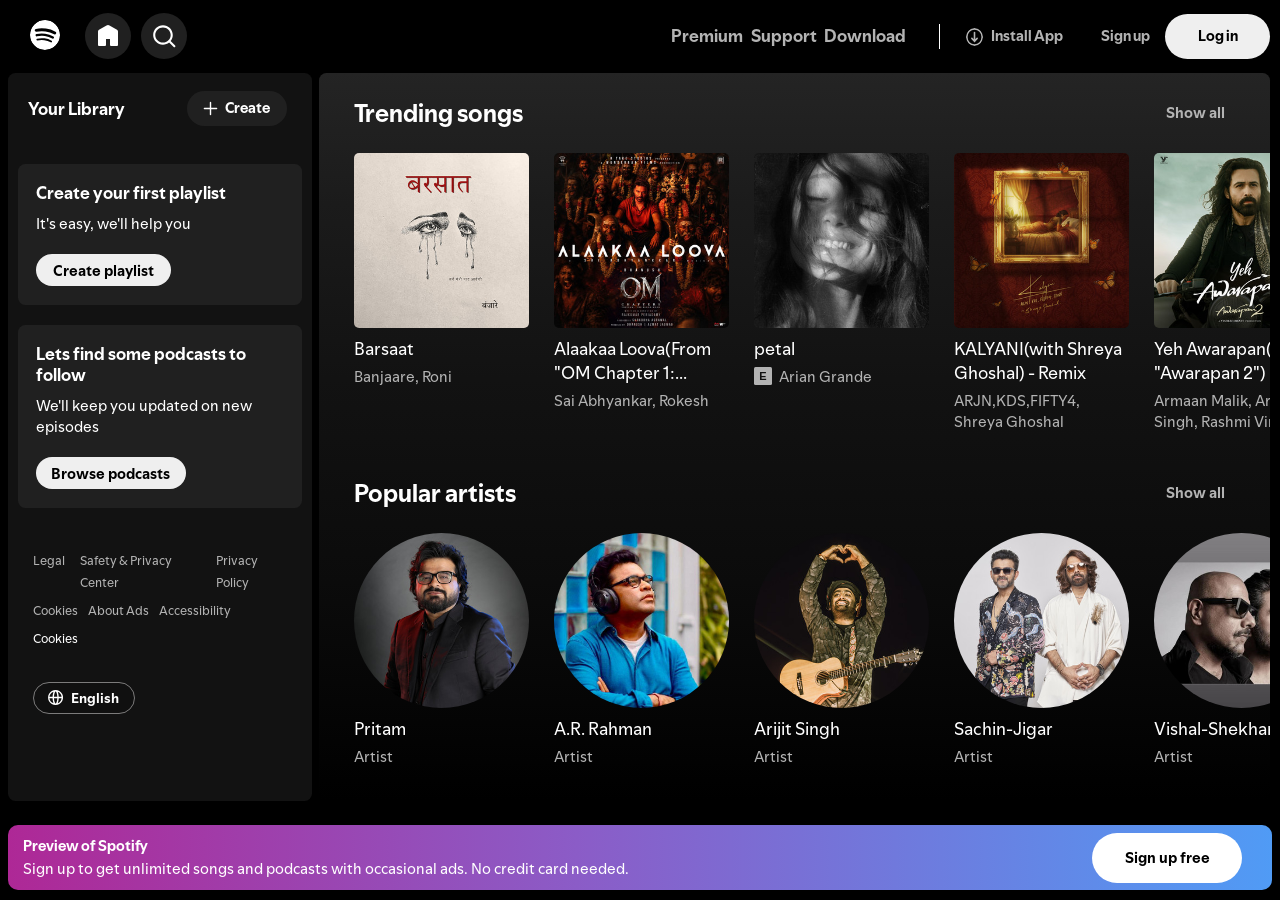
==== index.html @ 4b98adac "Initial Commit" ====
<!DOCTYPE html>
<html lang="en">

<head>
     <meta charset="UTF-8">
     <meta name="viewport" content="width=device-width, initial-scale=1.0">
     <link rel="stylesheet" href="style.css">
     <link rel="shortcut icon" href="./assets/images/favicon.png" type="image/png">
     <title>Spotify-(Clone)-Web Player: Music for everyone</title>
</head>

<body>
     <div class="container">
          <div class="nav">
               <img src="./assets/images/logo.svg" alt="Spotify" class="logo">
               <div class="navcontainer">
                    <button class="home">
                         <img src="./assets/images/home.svg" alt="" class="hp">
                    </button>
                    <button class="search">
                         <img src="./assets/images/search.svg" alt="" class="sh">
                    </button>
               </div>
               <div class="navlinks">
                    <a class="link" href=""><b>Premium</b></a>
                    <a class="link" href=""><b>Support</b></a>
                    <a class="link" href=""><b>Download</b></a>
                    <div class="line"></div>
               </div>
               <a href="#" class="installapp">
                    <span class="svg">
                         <img src="./assets/images/install.svg" alt="">
                    </span>
                    <span class="install">Install App</span>
               </a>
               <div class="ls">
                    <a href="#" class="signup">
                         <span>Sign up</span>
                    </a>
                    <button class="login">
                         <span>Log in</span>
                    </button>
               </div>



          </div>
          <div class="box">
               <div class="box1">
                    <div class="headcontain">
                         <div class="headr">
                              <header>Your Library</header>
                         </div>
                         <div class="create">
                              <button class="createbtn">
                                   <span><img src="./assets/images/plus.svg" alt=""></span>
                                   <span>Create</span>
                              </button>
                         </div>
                    </div>
                    <div class="mincontainer1">
                         <div class="content">
                              <h2>Create your first playlist</h2>
                              <h3>It's easy, we'll help you</h3>
                              <button class="btn1">
                                   <span>Create playlist</span>
                              </button>
                         </div>
                         <div class="content">
                              <h2>Lets find some podcasts to follow</h2>
                              <h3>We'll keep you updated on new episodes</h3>
                              <button class="btn2">
                                   <span>Browse podcasts</span>
                              </button>
                         </div>
                    </div>
                    <div class="reference">
                         <ul class="about1">
                              <li><a href="#">Legal</a></li>
                              <li><a href="#">Safety & Privacy Center</a></li>
                              <li><a href="#">Privacy Policy</a></li>
                              
                         </ul>
                         <ul class="about2">
                              <li><a href="#">Cookies</a></li>
                              <li><a href="#">About Ads</a></li>
                              <li><a href="#">Accessibility</a></li>
                         </ul>
                         <a href="#" class="cookies">Cookies</a>
                    </div>
                    <div class="btn3">
                         <span>
                              <img src="./assets/images/english.svg" alt="">
                         </span>
                         <span>English</span>
                    </div>
               </div>
               <div class="box2">
                    <div class="heading1">
                         <a href="#">Trending songs</a>
                         <a href="#">Show all</a>
                    </div>
                    <div class="playlists">
                         <div class="row1">
                              <a href="#">
                                   <div class="robx">
                                        <img src="./assets/images/rsong1.jpg" alt="" class="poster">
                                        <a href="#" class="title1">Barsaat</a>
                                        <a href="#" class="title2">Banjaare, Roni</a>
                                   </div>
                              </a>
                              <a href="#">
                                   <div class="robx">
                                        <img src="./assets/images/rsong2.jpg" alt="" class="poster">
                                        <a href="#" class="title1">Alaakaa Loova(From "OM Chapter 1:...</a>
                                        <a href="#" class="title2">Sai Abhyankar, Rokesh</a>
                                   </div>
                              </a>
                              <a href="#">
                                   <div class="robx">
                                        <img src="./assets/images/rsong3.jpg" alt="" class="poster">
                                        <a href="#" class="title1">petal</a>
                                        <a href="#" class="title2"><span class="explicit">E</span>Arian Grande</a>
                                   </div>
                              </a>
                              <a href="#">
                                   <div class="robx">
                                        <img src="./assets/images/rsong4.jpg" alt="" class="poster">
                                        <a href="#" class="title1">KALYANI(with Shreya Ghoshal) - Remix</a>
                                        <a href="#" class="title2">ARJN,KDS,FIFTY4, Shreya Ghoshal</a>
                                   </div>
                              </a>
                              <a href="#">
                                   <div class="robx">
                                        <img src="./assets/images/rsong5.jpg" alt="" class="poster">
                                        <a href="#" class="title1">Yeh Awarapan(From "Awarapan 2")</a>
                                        <a href="#" class="title2">Armaan Malik, Arijit Singh, Rashmi Virag</a>
                                   </div>
                              </a>
                              <a href="#">
                                   <div class="robx">
                                        <img src="./assets/images/rsong6.jpg" alt="" class="poster">
                                        <a href="#" class="title1">Taare</a>
                                        <a href="#" class="title2">Farak, 10A, Saswat Balan</a>
                                   </div>
                              </a>
                              <a href="#">
                                   <div class="robx">
                                        <img src="./assets/images/rsong7.jpg" alt="" class="poster">
                                        <a href="#" class="title1">Darmiyan(From "Musafir Cafe")</a>
                                        <a href="#" class="title2">Rekha Bharadwaj, Raghav Kaushik, Amrita Saluja</a>
                                   </div>
                              </a>
                              <a href="#">
                                   <div class="robx">
                                        <img src="./assets/images/rsong8.jpg" alt="" class="poster">
                                        <a href="#" class="title1">Aankhon Se Tune 2.0</a>
                                        <a href="#" class="title2">Lijo George, Dev Negi, Palak Muchhal Jatin-Lalit</a>
                                   </div>
                              </a>
                              <a href="#">
                                   <div class="robx">
                                        <img src="./assets/images/rsong9.jpg" alt="" class="poster">
                                        <a href="#" class="title1">Kaafi Hai Na (From "Musafir Cafe")</a>
                                        <a href="#" class="title2">Garvit - Priyansh, Priyansh Srivastava, Jonita
                                             Gandhi...</a>
                                   </div>
                              </a>
                              <a href="#">
                                   <div class="robx">
                                        <img src="./assets/images/rsong10.jpg" alt="" class="poster">
                                        <a href="#" class="title1">Asalayavale (From "Khalifa")</a>
                                        <a href="#" class="title2">Jakes Bejoy, Sid Sriram, Mohammed Maqbool...</a>
                                   </div>
                              </a>
                              <a href="#">
                                   <div class="robx">
                                        <img src="./assets/images/rsong11.jpg" alt="" class="poster">
                                        <a href="#" class="title1">Ve Junoon (From "Awarapan 2")</a>
                                        <a href="#" class="title2">Mithoon, Sayeed Quadri, Subodhh Sharma</a>
                                   </div>
                              </a>
                              <a href="#">
                                   <div class="robx">
                                        <img src="./assets/images/rsong12.jpg" alt="" class="poster">
                                        <a href="#" class="title1">Tera Mera Rishta</a>
                                        <a href="#" class="title2">Pritam, Mustafa Zahid, Sayeed Quadri</a>
                                   </div>
                              </a>
                              <a href="#">
                                   <div class="robx">
                                        <img src="./assets/images/rsong13.jpg" alt="" class="poster">
                                        <a href="#" class="title1">Bum Baa Diga Diga</a>
                                        <a href="#" class="title2">Anirudh Ravichander, Vedan, Heisenberg</a>
                                   </div>
                              </a>
                              <a href="#">
                                   <div class="robx">
                                        <img src="./assets/images/rsong14.jpg" alt="" class="poster">
                                        <a href="#" class="title1">Shiv Tandav Stotram</a>
                                        <a href="#" class="title2">Shankar Mahadevan</a>
                                   </div>
                              </a>
                              <a href="#">
                                   <div class="robx">
                                        <img src="./assets/images/rsong15.jpg" alt="" class="poster">
                                        <a href="#" class="title1">Narak (From "Ishqnama")</a>
                                        <a href="#" class="title2">B Praak, Jaani, Jyotica Tangri</a>
                                   </div>
                              </a>
                              <a href="#">
                                   <div class="robx">
                                        <img src="./assets/images/rsong16.jpg" alt="" class="poster">
                                        <a href="#" class="title1">AH HA</a>
                                        <a href="#" class="title2"><span class="explicit">E</span>Cardi B</a>
                                   </div>
                              </a>
                              <a href="#">
                                   <div class="robx">
                                        <img src="./assets/images/rsong17.jpg" alt="" class="poster">
                                        <a href="#" class="title1">Sunflower - Spider-Man: Into the Spider-Verse</a>
                                        <a href="#" class="title2">Post Malone, Swae Lee</a>
                                   </div>
                              </a>
                              <a href="#">
                                   <div class="robx">
                                        <img src="./assets/images/rsong18.jpg" alt="" class="poster">
                                        <a href="#" class="title1">Tu Thodi Der Aur Thehar Ja - Fro "Half...</a>
                                        <a href="#" class="title2">Shreya Ghoshal, Farhan Saeed, Kumaar</a>
                                   </div>
                              </a>
                              <a href="#">
                                   <div class="robx">
                                        <img src="./assets/images/rsong19.jpg" alt="" class="poster">
                                        <a href="#" class="title1">Zaalima</a>
                                        <a href="#" class="title2">Arijit Singh, Harshdeep Kaur</a>
                                   </div>
                              </a>
                              <a href="#">
                                   <div class="robx">
                                        <img src="./assets/images/rsong20.jpg" alt="" class="poster">
                                        <a href="#" class="title1">Jaadu Teru Nazar</a>
                                        <a href="#" class="title2">Udit Narayan</a>
                                   </div>
                              </a>
                         </div>

                    </div>
                    <div class="heading1">
                         <a href="#">Popular artists</a>
                         <a href="#">Show all</a>
                    </div>
                    <div class="artists">

                         <div class="row1">
                              <a href="#">
                                   <div class="aobx ">
                                        <img src="./assets/images/a1.jpg" alt="" class="banner">
                                        <a href="#" class="title1">Pritam</a>
                                        <a href="#" class="title2">Artist</a>
                                   </div>
                              </a>
                              <a href="#">
                                   <div class="aobx">
                                        <img src="./assets/images/a2.jpg" alt="" class="banner">
                                        <a href="#" class="title1">A.R. Rahman</a>
                                        <a href="#" class="title2">Artist</a>
                                   </div>
                              </a>
                              <a href="#">
                                   <div class="aobx">
                                        <img src="./assets/images/a3.jpg" alt="" class="banner">
                                        <a href="#" class="title1">Arijit Singh</a>
                                        <a href="#" class="title2">Artist</a>
                                   </div>
                              </a>
                              <a href="#">
                                   <div class="aobx">
                                        <img src="./assets/images/a4.jpg" alt="" class="banner">
                                        <a href="#" class="title1">Sachin-Jigar</a>
                                        <a href="#" class="title2">Artist</a>
                                   </div>
                              </a>
                              <a href="#">
                                   <div class="aobx">
                                        <img src="./assets/images/a5.jpg" alt="" class="banner">
                                        <a href="#" class="title1">Vishal-Shekhar</a>
                                        <a href="#" class="title2">Artist</a>
                                   </div>
                              </a>
                              <a href="#">
                                   <div class="aobx">
                                        <img src="./assets/images/a6.jpg" alt="" class="banner">
                                        <a href="#" class="title1">Atif Aslam</a>
                                        <a href="#" class="title2">Artist</a>
                                   </div>
                              </a>
                              <a href="#">
                                   <div class="aobx">
                                        <img src="./assets/images/a7.jpg" alt="" class="banner">
                                        <a href="#" class="title1">Anirudh Ravichander</a>
                                        <a href="#" class="title2">Artist</a>
                                   </div>
                              </a>
                              <a href="#">
                                   <div class="aobx">
                                        <img src="./assets/images/a8.jpg" alt="" class="banner">
                                        <a href="#" class="title1">Udit Narayan</a>
                                        <a href="#" class="title2">Artist</a>
                                   </div>
                              </a>
                              <a href="#">
                                   <div class="aobx">
                                        <img src="./assets/images/a9.jpg" alt="" class="banner">
                                        <a href="#" class="title1">Yo Yo Honey Singh</a>
                                        <a href="#" class="title2">Artist</a>
                                   </div>
                              </a>
                              <a href="#">
                                   <div class="aobx">
                                        <img src="./assets/images/a10.jpg" alt="" class="banner">
                                        <a href="#" class="title1">Shankar-Ehsaan-Loy</a>
                                        <a href="#" class="title2">Artist</a>
                                   </div>
                              </a>
                         </div>
                    </div>

                    <div class="albums">
                         <div class="heading1">
                              <a href="#">Popular albums and singles</a>
                              <a href="#">Show all</a>
                         </div>
                         <div class="row1">
                              <a href="#">
                                   <div class="robx ">
                                        <img src="./assets/images/p1.jpg" alt="" class="poster">
                                        <a href="#" class="title1">Aashiqui 2</a>
                                        <a href="#" class="title2">Mithoon, Ankit Tiwari, Jeet Ganguli</a>
                                   </div>
                              </a>
                              <a href="#">
                                   <div class="robx">
                                        <img src="./assets/images/p2.jpg" alt="" class="poster">
                                        <a href="#" class="title1">Yeh Jawaani Hai Deewani</a>
                                        <a href="#" class="title2">Pritam</a>
                                   </div>
                              </a>
                              <a href="#">
                                   <div class="robx">
                                        <img src="./assets/images/p3.jpg" alt="" class="poster">
                                        <a href="#" class="title1">Sanam Teri Kasam (Original Motion...</a>
                                        <a href="#" class="title2">Himesh Reshammiya, Sameer Anjan, Subrat...</a>
                                   </div>
                              </a>
                              <a href="#">
                                   <div class="robx">
                                        <img src="./assets/images/p4.jpg" alt="" class="poster">
                                        <a href="#" class="title1">Finding Her</a>
                                        <a href="#" class="title2">Khushagra, Bharath, Saaheal</a>
                                   </div>
                              </a>
                              <a href="#">
                                   <div class="robx">
                                        <img src="./assets/images/p5.jpg" alt="" class="poster">
                                        <a href="#" class="title1">Young G.O.A.T</a>
                                        <a href="#" class="title2">Cheema Y, Gur Sidhu</a>
                                   </div>
                              </a>
                              <a href="#">
                                   <div class="robx">
                                        <img src="./assets/images/p6.jpg" alt="" class="poster">
                                        <a href="#" class="title1">Ranjhan (From "Do Patti")</a>
                                        <a href="#" class="title2">Sachet-Parampara, Parampara Tondon, Kaus...</a>
                                   </div>
                              </a>
                              <a href="#">
                                   <div class="robx">
                                        <img src="./assets/images/p7.jpg" alt="" class="poster">
                                        <a href="#" class="title1">Ultimate Love Songs - Arijit Singh</a>
                                        <a href="#" class="title2">Arijit Singh</a>
                                   </div>
                              </a>
                              <a href="#">
                                   <div class="robx">
                                        <img src="./assets/images/p8.jpg" alt="" class="poster">
                                        <a href="#" class="title1">Making Memories</a>
                                        <a href="#" class="title2">Karan Aujla, Ikky</a>
                                   </div>
                              </a>
                              <a href="#">
                                   <div class="robx">
                                        <div class="ah1">
                                             <img src="./assets/images/p9.svg" alt="" id="circle" class="poster">

                                        </div>
                                        <!-- <a href="#" class="title1">Various Artists</a> -->
                                        <a href="#" class="title2">Various Artists</a>
                                   </div>
                              </a>
                              <a href="#">
                                   <div class="robx">
                                        <img src="./assets/images/p10.jpg" alt="" class="poster">
                                        <a href="#" class="title1">Sicarios</a>
                                        <a href="#" class="title2">Shubh</a>
                                   </div>
                              </a>
                         </div>
                    </div>
                    <div class="radio">
                         <div class="heading1">
                              <a href="#">Popular radio</a>
                              <a href="#">Show all</a>
                         </div>
                         <div class="row1">
                              <a href="#">
                                   <div class="robx ">
                                        <img src="./assets/images/r1.jpg" alt="" class="poster">
                                        <a href="#" class="title2">With Jeet Ganguli, Pritam, Shaarib Toshi...</a>
                                   </div>
                              </a>
                              <a href="#">
                                   <div class="robx">
                                        <img src="./assets/images/r2.jpg" alt="" class="poster">
                                        <a href="#" class="title2">With Pritam, Roop Kumar Rathod, Shankar...</a>
                                   </div>
                              </a>
                              <a href="#">
                                   <div class="robx">
                                        <img src="./assets/images/r3.jpg" alt="" class="poster">
                                        <a href="#" class="title2">By Spotify</a>
                                   </div>
                              </a>
                              <a href="#">
                                   <div class="robx">
                                        <img src="./assets/images/r4.jpg" alt="" class="poster">
                                        <a href="#" class="title2">With Vinod Rathod, Jatin-Lalit, Kumar Sanu</a>
                                   </div>
                              </a>
                              <a href="#">
                                   <div class="robx">
                                        <img src="./assets/images/r5.jpg" alt="" class="poster">
                                        <a href="#" class="title2">With Harrdy Sandhu, Sidhu Moose, AP Dhillon</a>
                                   </div>
                              </a>
                              <a href="#">
                                   <div class="robx">
                                        <img src="./assets/images/r6.jpg" alt="" class="poster">
                                        <a href="#" class="title2">With Unnikrishnan, Hariharan, Yuvan...</a>
                                   </div>
                              </a>
                              <a href="#">
                                   <div class="robx">
                                        <img src="./assets/images/r7.jpg" alt="" class="poster">
                                        <a href="#" class="title2">With Badshah, Guru Randhawa, Harrdy Sandhu</a>
                                   </div>
                              </a>
                              <a href="#">
                                   <div class="robx">
                                        <img src="./assets/images/r8.jpg" alt="" class="poster">
                                        <a href="#" class="title2">With Shubh, Jxggi, Sunny Malton and more</a>
                                   </div>
                              </a>
                              <a href="#">
                                   <div class="robx">
                                        <img src="./assets/images/r9.jpg" alt="" class="poster">
                                        <a href="#" class="title2">By Spotify</a>
                                   </div>
                              </a>
                              <a href="#">
                                   <div class="robx">
                                        <img src="./assets/images/r10.jpg" alt="" class="poster">
                                        <a href="#" class="title2">With Anuradha Paudwal, Jatin-Lalit, Nadeem...</a>
                                   </div>
                              </a>
                         </div>
                    </div>
                    <div class="charts">
                         <div class="heading1">
                              <a href="#">Featured charts</a>
                              <a href="#">Show all</a>
                         </div>
                         <div class="row1">
                              <a href="#">
                                   <div class="robx ">
                                        <img src="./assets/images/c1.jpg" alt="" class="poster">
                                        <a href="#" class="title1">Aashiqui 2</a>
                                        <a href="#" class="title2">Mithoon, Ankit Tiwari, Jeet Ganguli</a>
                                   </div>
                              </a>
                              <a href="#">
                                   <div class="robx">
                                        <img src="./assets/images/c2.jpg" alt="" class="poster">
                                        <a href="#" class="title1">Yeh Jawaani Hai Deewani</a>
                                        <a href="#" class="title2">Pritam</a>
                                   </div>
                              </a>
                              <a href="#">
                                   <div class="robx">
                                        <img src="./assets/images/c3.jpg" alt="" class="poster">
                                        <a href="#" class="title1">Sanam Teri Kasam (Original Motion...</a>
                                        <a href="#" class="title2">Himesh Reshammiya, Sameer Anjan, Subrat...</a>
                                   </div>
                              </a>
                              <a href="#">
                                   <div class="robx">
                                        <img src="./assets/images/c4.jpg" alt="" class="poster">
                                        <a href="#" class="title1">Finding Her</a>
                                        <a href="#" class="title2">Khushagra, Bharath, Saaheal</a>
                                   </div>
                              </a>
                         </div>
                    </div>
                    <div class="minicontainer1">
                         <div class="line1"></div>
                         <div class="box3">
                              <div class="lbox">
                                   <span class="hd">Company</span>
                                   <ul class="usefullinks">
                                        <li><a href="#">About</a></li>
                                        <li><a href="#">Jobs</a></li>
                                        <li><a href="#">For the Record</a></li>
                                   </ul>
                              </div>
                              <div class="lbox">
                                   <span class="hd">Communities</span>
                                   <ul class="usefullinks">
                                        <li><a href="#">For Artists</a></li>
                                        <li><a href="#">Developers</a></li>
                                        <li><a href="#">Advertising</a></li>
                                        <li><a href="#">Investors</a></li>
                                        <li><a href="#">Vendors</a></li>
                                   </ul>
                              </div>
                              <div class="lbox">
                                   <span class="hd">Useful Links</span>
                                   <ul class="usefullinks">
                                        <li><a href="#">Support</a></li>
                                        <li><a href="#">Free Mobile App</a></li>
                                        <li><a href="#">Popular by Country</a></li>
                                        <li><a href="#">Import you music</a></li>
                                   </ul>
                              </div>
                              <div class="lbox">
                                   <span class="hd">Spotify Plans</span>
                                   <ul class="usefullinks">
                                        <li><a href="#">Premium Standard</a></li>
                                        <li><a href="#">Premium Platinum</a></li>
                                        <li><a href="#">Premium Student</a></li>
                                        <li><a href="#">Spotify Free</a></li>
                                   </ul>
                              </div>
                              <div class="seperate">
                                   <div class="logos">
                                        <button class="social"><img src="./assets/images/insta.svg" alt=""></button>
                                        <button class="social"><img src="./assets/images/x.svg" alt=""></button>
                                        <button class="social"><img src="./assets/images/facebook.svg" alt=""></button>
                                   </div>
                              </div>
                         </div>
                         <div class="line2"></div>
                         <div class="last">
                              <span class="AB" data-encore-id="text">© 2026 Spotify AB</span>
                         </div>
                         <div class="space"></div>
                    </div>

               </div>
          </div>
          <div class="lastbox1">
               <div class="texts">
                    <span>Preview of Spotify</span>
                    <span>Sign up to get unlimited songs and podcasts with occasional ads. No credit card needed.</span>
               </div>
               <div class="buton">
                    <button class="btn4">Sign up free</button>
               </div>
          </div>
     </div>
</body>

</html>
---- style.css ----
@font-face {
     font-family: "Spotify Mix";
     src: url("./assets/fonts/spotify_mix_ui_regular.otf") format("opentype");
     font-weight: 400;
}

@font-face {
     font-family: "Spotify Mix Bold";
     src: url("./assets/fonts/spotify_mix_ui_bold.otf") format("opentype");
     font-weight: 700;
}

@font-face {
     font-family: "Spotify Mix Title";
     src: url("./assets/fonts/spotify_mix_ui_title_bold.otf") format("opentype");
     font-weight: 700;
}

* {
     margin: 0;
     padding: 0;
}

body {
     /* background-color: black; */
     height: 100%;
     width: 100%;
     background-color: black;
     overflow: hidden;
}

.container {
     display: flex;
    flex-direction: column;
     position: absolute;
     width: 100%;
     height: 100vh;

}

.box {
     position: absolute;
     top: 7.5%;
     left: 0;

     width: 100%;
     height: calc(92.5% - 5px);

     display: flex;
     gap: 7.5px;
     min-height: 0;
}

.nav {
     margin-left: 5px;
     font-family: "Spotify Mix Title" !important;
     display: flex;
     width: 100%;
     height: 7.5%;
     margin-bottom: 5px;
     background-color: black;
     align-items: center;
}

.nav>img {
     cursor: pointer;
     margin-top: 2.5px;
     width: 30px;
     height: 30px;
     background-color: black;
}

.logo {
     /* position: absolute; */
     margin-left: 25px;
     /* border: 2px solid black; */
     border-radius: 50%;
     height: 40px;
     width: 40px;
     background-color: aliceblue;
}

.navcontainer {
     display: flex;
     gap: 10px;
}

.home {
     margin-top: 5px;
     height: 46px;
     width: 46px;
     margin-left: 25px;
     background-color: rgb(32, 32, 32);
     border: none;
     border-radius: 50%;
     cursor: pointer;
     align-items: center;
     justify-content: center;

}

.hp {
     margin-top: 3px;
     height: 24px;
     width: 24px;
}

.search {
     margin-top: 5px;
     cursor: pointer;
     background-color: rgb(32, 32, 32);
     border: none;
     border-radius: 50%;
     height: 46px;
     width: 46px;
     align-items: center;
     justify-content: center;
}

.search>img {
     margin-top: 3px;
     height: 25px;
     width: 25px;
}

.navlinks {
     margin-left: auto;
     /* margin-right: 25%; */
     /* justify-content: space-between; */
     display: flex;
     gap: 7.5px;
     /* width: 50px;
     height: 50px; */
}

.link {
     margin-top: 6.5px;
     color: #b3b3b3;
     font-size: 17.5px;
     text-decoration: none;
}

.line {
     margin-left: 25px;
     width: 1.5px;
     background-color: white;
     height: 25px;
     margin-top: 5px;
}

.installapp {

     align-items: center;
     justify-content: center;
     display: flex;
     /* margin-right: auto; */
     margin-left: 2%;
     text-decoration: none;
     gap: 7.5px;
     margin-top: 5px;


}

.svg>img {
     margin-top: 5px;
     width: 17.5px;
     height: 17.5px;
     border: none;
     border-radius: 25px;
     background-color: black;
}

.install {
     color: #b3b3b3;
     font-size: 15px;
}

.ls {
     display: flex;
     gap: 15px;
     align-items: center;
     justify-content: center;
     margin-right: 15px;
     margin-left: 3%;
}

.signup {
     text-decoration: none;
     margin-top: 5px;
     font-size: 15px;
     color: #b3b3b3;
}

.login {
     margin-top: 5px;
     font-family: "Spotify Mix Title", sans-serif;
     font-size: 15px;
     font-weight: 700;
     cursor: pointer;
     border: none;
     border-radius: 25px;
     width: 105px;
     height: 45px;

}

.login>span {
     color: black;
     font-weight: 200;
}

.box1 {
     margin-top: 5px;
     margin-left: 7.5px;
     width: 24%;
     height: 88%;
     border-radius: 7.5px;
     background-color: rgb(18 18 18);
}

.headcontain {
     display: flex;
     justify-content: space-between;
     align-items: center;
}

.headr {
     font-family: "Spotify Mix Title" !important;
     color: white;
     padding: 25px 20px;
     font-weight: 400;
     font-size: 17.5px;
}

.createbtn {
     display: flex;
     font-family: "Spotify Mix Title" !important;
     align-items: center;
     justify-content: center;
     background-color: rgb(32, 32, 32);
     width: 100px;
     height: 35px;
     border: none;
     margin-right: 25px;
     border-radius: 25px;
     color: white;
     font-size: 15px;
     gap: 7.5px;
}

.createbtn>span>img {
     margin-top: 5px;
     width: 15px;
     height: 15px;
}

.minicontainer1 {
    margin-left: 25px;
    background-color: inherit;
    margin-top: 100px;
    /* margin-bottom: auto; ❌ removed */
}


.content {
     margin-left: 10px;
     margin-right: 10px;
     font-family: "Spotify Mix Title" !important;
     color: white;
     margin-top: 20px;
     padding: 18.5px 18px 18.5px 18px;
     border-radius: 7.5px;
     background-color: rgb(32, 32, 32);
}

h2 {
     font-family: "Spotify Mix Title" !important;
     font-weight: 700;
     font-size: 17.5px;
}

h3 {
     font-family: "Spotify Mix" !important;
     font-size: 15px;
     font-weight: 400;
}

.content>h3 {
     font-family: "Spotify Mix" !important;
     padding: 10px 0px;
}

.btn1 {
     width: 135px;
     height: 32px;
     border: none;
     border-radius: 25px;
     margin-top: 10px;
     font-family: "Spotify Mix Bold" !important;
     color: black;
     font-size: 15px;
}

.btn2 {
     width: 150px;
     height: 32px;
     border: none;
     border-radius: 25px;
     margin-top: 10px;
     font-family: "Spotify Mix Bold" !important;
     color: black;
     font-size: 15px;
}

.reference {
     font-family: "Spotify Mix" !important;
     padding: 40px 25px 35px 25px;
}

.about1 {
     display: flex;
     list-style: none;
     gap: 15px;
}

.about2 {
     margin-top: 6px;
     display: flex;
     list-style: none;
     gap: 10px;
}

.about1>li>a {
     font-size: 12.5px;
     color: #b3b3b3;
     text-decoration: none;
}

.about2>li>a {
     font-size: 12.5px;
     color: #b3b3b3;
     text-decoration: none;
}

.cookies {
     display: block;
     margin-top: 10px;
     text-decoration: none;
     color: white;
     font-size: 12.5px;
}

.btn3 {
     font-family: "Spotify Mix Bold" !important;
     margin-left: 25px;
     display: flex;
     width: 100px;
     height: 30px;
     background-color: rgb(16, 16, 16);
     border: 1px solid #7c7b7b;
     border-radius: 25px;
     gap: 7.5px;
     justify-content: center;
     align-items: center;
}

.btn3>span {
     color: white;
     font-size: 14px;
}

.btn3>span>img {
     margin-top: 5px;
     width: 15px;
     height: 15px;
}

/* .box2 {
     width: 71%;
     height: 100%;
     min-height: 0;
     border-radius: 15px;

     overflow-y: auto;
     overflow-x: hidden;

     background: linear-gradient(
          180deg,
          #242424 0%,
          #1b1b1b 18%,
          #121212 42%,
          #0b0b0b 70%,
          #000 100%
     );
} */
.box2 {
     margin-right: 10px;
     width: 75%;
     height: 88%;
     min-height: 0;
     margin-top: 5px;
     overflow-y: auto;
     overflow-x: hidden;
     border-radius: 7.5px;
     background: linear-gradient(180deg,
               #242424 0%,
               #1b1b1b 18%,
               #121212 42%,
               #0b0b0b 70%,
               #000 100%);
}

.box2::-webkit-scrollbar {
     display: none;
}

.heading1 {
     display: flex;
     justify-content: space-between;
     align-items: center;
}

.heading1>a {
     padding: 25px 35px 25px 35px;
     font-family: "Spotify Mix Title" !important;
     color: white;
     text-decoration: none;
     font-size: 25px;
     font-weight: 700;
}

.heading1 :nth-child(2) {
     font-family: "Spotify Mix Bold" !important;
     color: #b3b3b3;
     font-size: 15px;
     margin-right: 10px;
}


.row1 {
     margin-left: 20px;
     display: flex;
     /* width: 520%; */
     gap: 10px;
     overflow-x: auto;
     overflow-y: hidden;
     padding-right: 45px;

}

.row1::-webkit-scrollbar {
     display: none;
}

.robx {
     /* margin-left: 10px; */
     margin-left: 5px;
     width: 175px;
     flex-shrink: 0;
     display: flex;
     flex-direction: column;
     box-sizing: border-box;

     /* gap: 30px; */
}

.aobx {
     /* margin-left: 10px; */
     margin-left: 5px;
     width: 175px;
     flex-shrink: 0;
     display: flex;
     flex-direction: column;
     box-sizing: border-box;

     /* gap: 30px; */
}

.poster {
     border-radius: 5px;
     width: 175px;
     height: 175px;
     object-fit: cover;
}

.banner {
     border-radius: 50%;
     width: 175px;
     height: 175px;
     object-fit: cover;
}

.title1,
.title2 {
     display: block;
     margin-top: 5px;
     /* text-align: justify; */
}

.title1 {
     text-decoration: none;
     font-family: "Spotify Mix" !important;
     font-size: 17.5px;
     color: white;
     font-weight: 400;
     box-sizing: border-box;
}

.title2 {
     align-items: center;
     gap: 7.5px;
     display: flex;
     text-decoration: none;
     font-size: 15px;
     color: #b3b3b3;
     font-family: "Spotify Mix" !important;
     overflow-wrap: break-word;

}

.explicit {
     display: flex;
     align-items: center;
     justify-content: center;

     width: 17.5px;
     height: 17.5px;

     background-color: #b3b3b3;
     color: #121212;
     border-radius: 1.5px;

     font-family: Arial, sans-serif;
     font-size: 11px;
     font-weight: 700;
}

.artists {
     margin-bottom: 25px;
}

.ah1 {
     border-radius: 7.5px;
     display: flex;
     background-color: #3d3c3c;
     justify-content: center;
     align-items: center;
     box-sizing: border-box;
     width: 175px;
     height: 175px;
}

#circle {
     display: block;
     margin: auto;
     width: 60px;
     height: 60px;
}

.minicontainer1 {
     margin-left: 25px;
     background-color: inherit;
     margin-bottom: auto;
     margin-top: 100px;
}

.hd {
     color: white;
     font-size: 17.5px;
     font-family: "Spotify Mix Bold" !important;
}

.line1 {
     margin-left: 0;
     height: 0.5px;
     width: 97.5%;
     background-color: #2c2b2b;
     margin-bottom: 50px;
}

.line2 {
     margin-left: 0;
     height: 0.5px;
     width: 97%;
     background-color: #2c2b2b;
     margin-top: 50px;
}

.box3 {
     font-family: "Spotify Mix Bold" !important;
     display: flex;
     gap: 100px;
     font-size: 15px;
     overflow-y: hidden;
}

.usefullinks {
     list-style: none;
}

.usefullinks a {
     margin-top: 10px;
     font-family: "Spotify Mix" !important;
     display: block;
     text-decoration: none !important;
     color: #b3b3b3;
}

.seperate {
     margin-left: 75px;
}

.logos {
     display: flex;
     gap: 15px;
     
}

.social {
     background-color: rgb(32, 32, 32);
     height: 42px;
     width: 42px;
     cursor: pointer;
     border: none;
     border-radius: 50px;
     align-items: center;
     justify-content: center;
}

.social img{
     margin-top: 3px;
     width: 16px;
     height: 16px;
}

/* .space{
     height: ;
} */
.last{
     margin-top: 50px;
     margin-right: 35px;
     display: flex;
     font-family: "Spotify Mix" !important;
     font-size: 15px;
     color: #b3b3b3;
     justify-content: flex-end;
     margin-bottom: 50px;
}
.lastbox1{
     margin-top: 30px;
     margin-left: 8px;
     margin-right: 8px;
     border-radius: 10px;
     height: 65px;
     display: flex;
     background: linear-gradient(
        90deg,
        #ae2896 0%,
        #8b5cc7 45%,
        #509bf5 100%
    );
     position: relative;
     margin-top: auto;
     align-items: center;
     justify-content: space-between;
     margin-bottom: 10px;

}

.texts{
     padding: 5px 10px 5px 10px;
     display: flex;
     margin-left: 5px;
     flex-direction: column;
     font-family: "Spotify Mix" !important;
     font-size: 15px;
     gap: 3px;
     color: White;
}
.texts :nth-child(1){
     font-family: "Spotify Mix Title" !important;
}

.btn4{
     margin-right: 30px;
     font-family: "Spotify Mix Bold" !important;
     background-color: white;
     color: black;
     border: none;
     font-size: 15px;
     width: 150px;
     height: 50px;
     border-radius: 50px;
}
/* =========================================================
   RESPONSIVE MEDIA QUERIES
   (Base/desktop styles above are untouched. These overrides
   only kick in on smaller viewports.)
   ========================================================= */

/* ---------- Large tablets / small laptops ---------- */
@media (max-width: 1200px) {
     .box1 {
          width: 30%;
     }

     .box2 {
          width: 68%;
     }

     .robx,
     .aobx {
          width: 150px;
     }

     .poster,
     .banner,
     .ah1 {
          width: 150px;
          height: 150px;
     }

     .box3 {
          gap: 60px;
     }
}

/* ---------- Tablets ---------- */
@media (max-width: 1024px) {
     .box1 {
          width: 35%;
     }

     .box2 {
          width: 63%;
          margin-right: 5px;
     }

     .heading1>a {
          font-size: 20px;
          padding: 20px 25px 20px 25px;
     }

     .robx,
     .aobx {
          width: 130px;
     }

     .poster,
     .banner,
     .ah1 {
          width: 130px;
          height: 130px;
     }

     .row1 {
          margin-left: 12px;
          padding-right: 20px;
     }

     .link {
          font-size: 14px;
     }

     .install {
          font-size: 12px;
     }

     .signup {
          font-size: 12px;
     }
}

/* ---------- Small tablets / mobile landscape ---------- */
@media (max-width: 768px) {
     .container {
          height: auto;
          min-height: 100vh;
          overflow-y: auto;
     }

     body {
          overflow: auto;
     }

     .box {
          position: relative;
          top: 0;
          flex-direction: column;
          height: auto;
          gap: 15px;
     }

     .box1 {
          width: 100%;
          height: auto;
          margin-left: 0;
     }

     .box2 {
          width: 100%;
          height: auto;
          margin-right: 0;
          margin-left: 0;
          overflow: visible;
     }

     .nav {
          flex-wrap: wrap;
          height: auto;
          padding: 10px 0;
     }

     .navlinks,
     .installapp,
     .line {
          display: none;
     }

     .logo {
          margin-left: 15px;
          height: 32px;
          width: 32px;
     }

     .home,
     .search {
          margin-left: 12px;
          height: 38px;
          width: 38px;
     }

     .hp,
     .search>img {
          width: 20px;
          height: 20px;
     }

     .headr {
          font-size: 15px;
          padding: 18px 15px;
     }

     .createbtn {
          width: 80px;
          height: 30px;
          font-size: 12px;
          margin-right: 15px;
     }

     .heading1>a {
          font-size: 18px;
          padding: 15px;
     }

     .heading1 :nth-child(2) {
          font-size: 12px;
          margin-right: 10px;
     }

     .row1 {
          margin-left: 10px;
          gap: 10px;
          padding-right: 15px;
     }

     .robx,
     .aobx {
          width: 120px;
     }

     .poster,
     .banner,
     .ah1 {
          width: 120px;
          height: 120px;
     }

     .title1 {
          font-size: 14px;
     }

     .title2 {
          font-size: 12px;
     }

     .box3 {
          flex-direction: column;
          gap: 15px;
          font-size: 13px;
     }

     .seperate {
          margin-left: 0;
     }

     .last {
          justify-content: center;
          margin-right: 0;
          text-align: center;
     }

     .lastbox1 {
          flex-direction: column;
          height: auto;
          gap: 10px;
          padding: 15px 0;
     }

     .texts {
          text-align: center;
          align-items: center;
     }

     .btn4 {
          margin: 0 auto;
          width: 130px;
          height: 42px;
     }
}

/* ---------- Mobile phones ---------- */
@media (max-width: 480px) {
     .logo {
          margin-left: 10px;
          height: 28px;
          width: 28px;
     }

     .home,
     .search {
          margin-left: 8px;
          height: 32px;
          width: 32px;
     }

     .hp,
     .search>img {
          width: 16px;
          height: 16px;
     }

     .headr {
          font-size: 13px;
          padding: 12px 10px;
     }

     .createbtn {
          width: 65px;
          height: 26px;
          font-size: 10px;
          gap: 4px;
          margin-right: 10px;
     }

     .createbtn>span>img {
          width: 10px;
          height: 10px;
     }

     .content {
          margin-left: 6px;
          margin-right: 6px;
          padding: 12px;
     }

     h2 {
          font-size: 14px;
     }

     h3 {
          font-size: 12px;
     }

     .btn1,
     .btn2 {
          width: 100%;
          max-width: 200px;
          height: 28px;
          font-size: 12px;
     }

     .heading1>a {
          font-size: 15px;
          padding: 12px;
     }

     .robx,
     .aobx {
          width: 100px;
     }

     .poster,
     .banner,
     .ah1 {
          width: 100px;
          height: 100px;
     }

     .title1 {
          font-size: 12px;
     }

     .title2 {
          font-size: 10px;
     }

     .explicit {
          width: 14px;
          height: 14px;
          font-size: 9px;
     }

     #circle {
          width: 40px;
          height: 40px;
     }

     .about1,
     .about2 {
          flex-wrap: wrap;
     }

     .about1>li>a,
     .about2>li>a,
     .cookies {
          font-size: 11px;
     }

     .btn3 {
          margin-left: 10px;
          width: 85px;
          height: 26px;
     }

     .btn3>span {
          font-size: 11px;
     }

     .box3 {
          font-size: 12px;
          gap: 10px;
     }

     .last {
          font-size: 12px;
          margin-top: 25px;
          margin-bottom: 25px;
     }

     .texts {
          font-size: 12px;
          padding: 10px;
     }

     .btn4 {
          width: 110px;
          height: 36px;
          font-size: 12px;
     }

     .logos {
          gap: 8px;
     }

     .social {
          height: 32px;
          width: 32px;
     }

     .social img {
          width: 13px;
          height: 13px;
     }
}
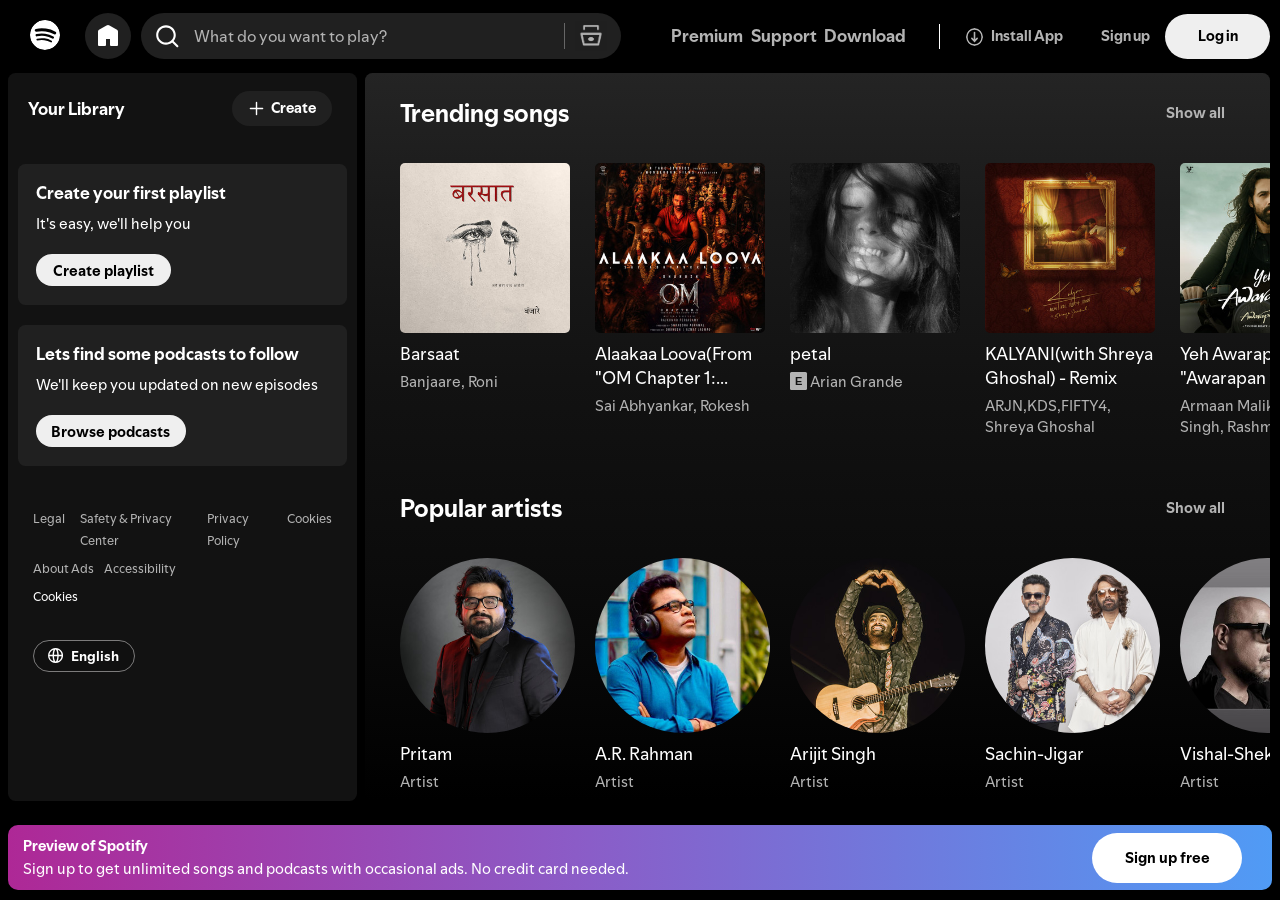
==== commit 1f9ee4d3: "Add animations and transitions" ====
--- a/index.html
+++ b/index.html
@@ -17,14 +17,17 @@
                     <button class="home">
                          <img src="./assets/images/home.svg" alt="" class="hp">
                     </button>
-                    <button class="search">
+                    <div class="search">
                          <img src="./assets/images/search.svg" alt="" class="sh">
-                    </button>
+                         <input type="text" placeholder="What do you want to play?" />
+                         <div class="search-divider"></div>
+                         <img src="./assets/images/browse.png" alt="" class="browse">
+                    </div>
                </div>
                <div class="navlinks">
-                    <a class="link" href=""><b>Premium</b></a>
-                    <a class="link" href=""><b>Support</b></a>
-                    <a class="link" href=""><b>Download</b></a>
+                    <a class="link" href=""><span><b>Premium</b></span></a>
+                    <a class="link" href=""><span><b>Support</b></span></a>
+                    <a class="link" href=""><span><b>Download</b></span></a>
                     <div class="line"></div>
                </div>
                <a href="#" class="installapp">
@@ -58,18 +61,18 @@
                               </button>
                          </div>
                     </div>
-                    <div class="mincontainer1">
+                    <div class="minicontainer1">
                          <div class="content">
                               <h2>Create your first playlist</h2>
                               <h3>It's easy, we'll help you</h3>
-                              <button class="btn1">
+                              <button class="btn1 cmbtn">
                                    <span>Create playlist</span>
                               </button>
                          </div>
                          <div class="content">
                               <h2>Lets find some podcasts to follow</h2>
                               <h3>We'll keep you updated on new episodes</h3>
-                              <button class="btn2">
+                              <button class="btn2 cmbtn">
                                    <span>Browse podcasts</span>
                               </button>
                          </div>
@@ -79,14 +82,15 @@
                               <li><a href="#">Legal</a></li>
                               <li><a href="#">Safety & Privacy Center</a></li>
                               <li><a href="#">Privacy Policy</a></li>
-                              
+                              <li><a href="#">Cookies</a></li>
+
                          </ul>
                          <ul class="about2">
-                              <li><a href="#">Cookies</a></li>
+                              
                               <li><a href="#">About Ads</a></li>
                               <li><a href="#">Accessibility</a></li>
                          </ul>
-                         <a href="#" class="cookies">Cookies</a>
+                         <a href="#" class="cookies"><span>Cookies</span></a>
                     </div>
                     <div class="btn3">
                          <span>
@@ -104,63 +108,135 @@
                          <div class="row1">
                               <a href="#">
                                    <div class="robx">
-                                        <img src="./assets/images/rsong1.jpg" alt="" class="poster">
+                                        <div class="imgbox">
+                                             <img src="./assets/images/rsong1.jpg" alt="" class="poster">
+                                             <button class="play">
+                                                  <svg xmlns="http://www.w3.org/2000/svg" width="56" height="56"
+                                                       viewBox="0 0 24 24" fill="#1ED760">
+                                                       <circle cx="12" cy="12" r="12" />
+                                                       <path d="M9 7.5L17 12L9 16.5Z"" fill=" black" />
+                                                  </svg> </button>
+                                        </div>
                                         <a href="#" class="title1">Barsaat</a>
                                         <a href="#" class="title2">Banjaare, Roni</a>
                                    </div>
                               </a>
                               <a href="#">
                                    <div class="robx">
-                                        <img src="./assets/images/rsong2.jpg" alt="" class="poster">
+                                        <div class="imgbox">
+                                             <img src="./assets/images/rsong2.jpg" alt="" class="poster">
+                                             <button class="play">
+                                                  <svg xmlns="http://www.w3.org/2000/svg" width="56" height="56"
+                                                       viewBox="0 0 24 24" fill="#1ED760">
+                                                       <circle cx="12" cy="12" r="12" />
+                                                       <path d="M9 7.5L17 12L9 16.5Z"" fill=" black" />
+                                                  </svg> </button>
+                                        </div>
                                         <a href="#" class="title1">Alaakaa Loova(From "OM Chapter 1:...</a>
                                         <a href="#" class="title2">Sai Abhyankar, Rokesh</a>
                                    </div>
                               </a>
                               <a href="#">
                                    <div class="robx">
-                                        <img src="./assets/images/rsong3.jpg" alt="" class="poster">
+                                        <div class="imgbox">
+                                             <img src="./assets/images/rsong3.jpg" alt="" class="poster">
+                                             <button class="play">
+                                                  <svg xmlns="http://www.w3.org/2000/svg" width="56" height="56"
+                                                       viewBox="0 0 24 24" fill="#1ED760">
+                                                       <circle cx="12" cy="12" r="12" />
+                                                       <path d="M9 7.5L17 12L9 16.5Z"" fill=" black" />
+                                                  </svg> </button>
+                                        </div>
                                         <a href="#" class="title1">petal</a>
                                         <a href="#" class="title2"><span class="explicit">E</span>Arian Grande</a>
                                    </div>
                               </a>
                               <a href="#">
                                    <div class="robx">
-                                        <img src="./assets/images/rsong4.jpg" alt="" class="poster">
+                                        <div class="imgbox">
+                                             <img src="./assets/images/rsong4.jpg" alt="" class="poster">
+                                             <button class="play">
+                                                  <svg xmlns="http://www.w3.org/2000/svg" width="56" height="56"
+                                                       viewBox="0 0 24 24" fill="#1ED760">
+                                                       <circle cx="12" cy="12" r="12" />
+                                                       <path d="M9 7.5L17 12L9 16.5Z"" fill=" black" />
+                                                  </svg> </button>
+                                        </div>
                                         <a href="#" class="title1">KALYANI(with Shreya Ghoshal) - Remix</a>
                                         <a href="#" class="title2">ARJN,KDS,FIFTY4, Shreya Ghoshal</a>
                                    </div>
                               </a>
                               <a href="#">
                                    <div class="robx">
-                                        <img src="./assets/images/rsong5.jpg" alt="" class="poster">
+                                        <div class="imgbox">
+                                             <img src="./assets/images/rsong5.jpg" alt="" class="poster">
+                                             <button class="play">
+                                                  <svg xmlns="http://www.w3.org/2000/svg" width="56" height="56"
+                                                       viewBox="0 0 24 24" fill="#1ED760">
+                                                       <circle cx="12" cy="12" r="12" />
+                                                       <path d="M9 7.5L17 12L9 16.5Z"" fill=" black" />
+                                                  </svg> </button>
+                                        </div>
                                         <a href="#" class="title1">Yeh Awarapan(From "Awarapan 2")</a>
                                         <a href="#" class="title2">Armaan Malik, Arijit Singh, Rashmi Virag</a>
                                    </div>
                               </a>
                               <a href="#">
                                    <div class="robx">
-                                        <img src="./assets/images/rsong6.jpg" alt="" class="poster">
+                                        <div class="imgbox">
+                                             <img src="./assets/images/rsong6.jpg" alt="" class="poster">
+                                             <button class="play">
+                                                  <svg xmlns="http://www.w3.org/2000/svg" width="56" height="56"
+                                                       viewBox="0 0 24 24" fill="#1ED760">
+                                                       <circle cx="12" cy="12" r="12" />
+                                                       <path d="M9 7.5L17 12L9 16.5Z"" fill=" black" />
+                                                  </svg> </button>
+                                        </div>
                                         <a href="#" class="title1">Taare</a>
                                         <a href="#" class="title2">Farak, 10A, Saswat Balan</a>
                                    </div>
                               </a>
                               <a href="#">
                                    <div class="robx">
-                                        <img src="./assets/images/rsong7.jpg" alt="" class="poster">
+                                        <dv class="imgbox">
+                                             <img src="./assets/images/rsong7.jpg" alt="" class="poster">
+                                             <button class="play">
+                                                  <svg xmlns="http://www.w3.org/2000/svg" width="56" height="56"
+                                                       viewBox="0 0 24 24" fill="#1ED760">
+                                                       <circle cx="12" cy="12" r="12" />
+                                                       <path d="M9 7.5L17 12L9 16.5Z"" fill=" black" />
+                                                  </svg> </button>
+                                        </dv>
                                         <a href="#" class="title1">Darmiyan(From "Musafir Cafe")</a>
                                         <a href="#" class="title2">Rekha Bharadwaj, Raghav Kaushik, Amrita Saluja</a>
                                    </div>
                               </a>
                               <a href="#">
                                    <div class="robx">
-                                        <img src="./assets/images/rsong8.jpg" alt="" class="poster">
+                                        <div class="imgbox">
+                                             <img src="./assets/images/rsong8.jpg" alt="" class="poster">
+                                             <button class="play">
+                                                  <svg xmlns="http://www.w3.org/2000/svg" width="56" height="56"
+                                                       viewBox="0 0 24 24" fill="#1ED760">
+                                                       <circle cx="12" cy="12" r="12" />
+                                                       <path d="M9 7.5L17 12L9 16.5Z"" fill=" black" />
+                                                  </svg> </button>
+                                        </div>
                                         <a href="#" class="title1">Aankhon Se Tune 2.0</a>
                                         <a href="#" class="title2">Lijo George, Dev Negi, Palak Muchhal Jatin-Lalit</a>
                                    </div>
                               </a>
                               <a href="#">
                                    <div class="robx">
-                                        <img src="./assets/images/rsong9.jpg" alt="" class="poster">
+                                        <div class="imgbox">
+                                             <img src="./assets/images/rsong9.jpg" alt="" class="poster">
+                                             <button class="play">
+                                                  <svg xmlns="http://www.w3.org/2000/svg" width="56" height="56"
+                                                       viewBox="0 0 24 24" fill="#1ED760">
+                                                       <circle cx="12" cy="12" r="12" />
+                                                       <path d="M9 7.5L17 12L9 16.5Z"" fill=" black" />
+                                                  </svg> </button>
+                                        </div>
                                         <a href="#" class="title1">Kaafi Hai Na (From "Musafir Cafe")</a>
                                         <a href="#" class="title2">Garvit - Priyansh, Priyansh Srivastava, Jonita
                                              Gandhi...</a>
@@ -168,77 +244,165 @@
                               </a>
                               <a href="#">
                                    <div class="robx">
-                                        <img src="./assets/images/rsong10.jpg" alt="" class="poster">
+                                        <div class="imgbox">
+                                             <img src="./assets/images/rsong10.jpg" alt="" class="poster">
+                                             <button class="play">
+                                                  <svg xmlns="http://www.w3.org/2000/svg" width="56" height="56"
+                                                       viewBox="0 0 24 24" fill="#1ED760">
+                                                       <circle cx="12" cy="12" r="12" />
+                                                       <path d="M9 7.5L17 12L9 16.5Z"" fill=" black" />
+                                                  </svg> </button>
+                                        </div>
                                         <a href="#" class="title1">Asalayavale (From "Khalifa")</a>
                                         <a href="#" class="title2">Jakes Bejoy, Sid Sriram, Mohammed Maqbool...</a>
                                    </div>
                               </a>
                               <a href="#">
                                    <div class="robx">
-                                        <img src="./assets/images/rsong11.jpg" alt="" class="poster">
+                                        <div class="imgbox">
+                                             <img src="./assets/images/rsong11.jpg" alt="" class="poster">
+                                             <button class="play">
+                                                  <svg xmlns="http://www.w3.org/2000/svg" width="56" height="56"
+                                                       viewBox="0 0 24 24" fill="#1ED760">
+                                                       <circle cx="12" cy="12" r="12" />
+                                                       <path d="M9 7.5L17 12L9 16.5Z"" fill=" black" />
+                                                  </svg> </button>
+                                        </div>
                                         <a href="#" class="title1">Ve Junoon (From "Awarapan 2")</a>
                                         <a href="#" class="title2">Mithoon, Sayeed Quadri, Subodhh Sharma</a>
                                    </div>
                               </a>
                               <a href="#">
                                    <div class="robx">
-                                        <img src="./assets/images/rsong12.jpg" alt="" class="poster">
+                                        <div class="imgbox">
+                                             <img src="./assets/images/rsong12.jpg" alt="" class="poster">
+                                             <button class="play">
+                                                  <svg xmlns="http://www.w3.org/2000/svg" width="56" height="56"
+                                                       viewBox="0 0 24 24" fill="#1ED760">
+                                                       <circle cx="12" cy="12" r="12" />
+                                                       <path d="M9 7.5L17 12L9 16.5Z"" fill=" black" />
+                                                  </svg> </button>
+                                        </div>
                                         <a href="#" class="title1">Tera Mera Rishta</a>
                                         <a href="#" class="title2">Pritam, Mustafa Zahid, Sayeed Quadri</a>
                                    </div>
                               </a>
                               <a href="#">
                                    <div class="robx">
-                                        <img src="./assets/images/rsong13.jpg" alt="" class="poster">
+                                        <div class="imgbox">
+                                             <img src="./assets/images/rsong13.jpg" alt="" class="poster">
+                                             <button class="play">
+                                                  <svg xmlns="http://www.w3.org/2000/svg" width="56" height="56"
+                                                       viewBox="0 0 24 24" fill="#1ED760">
+                                                       <circle cx="12" cy="12" r="12" />
+                                                       <path d="M9 7.5L17 12L9 16.5Z"" fill=" black" />
+                                                  </svg> </button>
+                                        </div>
                                         <a href="#" class="title1">Bum Baa Diga Diga</a>
                                         <a href="#" class="title2">Anirudh Ravichander, Vedan, Heisenberg</a>
                                    </div>
                               </a>
                               <a href="#">
                                    <div class="robx">
-                                        <img src="./assets/images/rsong14.jpg" alt="" class="poster">
+                                        <div class="imgbox">
+                                             <img src="./assets/images/rsong14.jpg" alt="" class="poster">
+                                             <button class="play">
+                                                  <svg xmlns="http://www.w3.org/2000/svg" width="56" height="56"
+                                                       viewBox="0 0 24 24" fill="#1ED760">
+                                                       <circle cx="12" cy="12" r="12" />
+                                                       <path d="M9 7.5L17 12L9 16.5Z"" fill=" black" />
+                                                  </svg> </button>
+                                        </div>
                                         <a href="#" class="title1">Shiv Tandav Stotram</a>
                                         <a href="#" class="title2">Shankar Mahadevan</a>
                                    </div>
                               </a>
                               <a href="#">
                                    <div class="robx">
-                                        <img src="./assets/images/rsong15.jpg" alt="" class="poster">
+                                        <div class="imgbox">
+                                             <img src="./assets/images/rsong15.jpg" alt="" class="poster">
+                                             <button class="play">
+                                                  <svg xmlns="http://www.w3.org/2000/svg" width="56" height="56"
+                                                       viewBox="0 0 24 24" fill="#1ED760">
+                                                       <circle cx="12" cy="12" r="12" />
+                                                       <path d="M9 7.5L17 12L9 16.5Z"" fill=" black" />
+                                                  </svg> </button>
+                                        </div>
                                         <a href="#" class="title1">Narak (From "Ishqnama")</a>
                                         <a href="#" class="title2">B Praak, Jaani, Jyotica Tangri</a>
                                    </div>
                               </a>
                               <a href="#">
                                    <div class="robx">
-                                        <img src="./assets/images/rsong16.jpg" alt="" class="poster">
+                                        <div class="imgbox">
+                                             <img src="./assets/images/rsong16.jpg" alt="" class="poster">
+                                             <button class="play">
+                                                  <svg xmlns="http://www.w3.org/2000/svg" width="56" height="56"
+                                                       viewBox="0 0 24 24" fill="#1ED760">
+                                                       <circle cx="12" cy="12" r="12" />
+                                                       <path d="M9 7.5L17 12L9 16.5Z"" fill=" black" />
+                                                  </svg> </button>
+                                        </div>
                                         <a href="#" class="title1">AH HA</a>
                                         <a href="#" class="title2"><span class="explicit">E</span>Cardi B</a>
                                    </div>
                               </a>
                               <a href="#">
                                    <div class="robx">
-                                        <img src="./assets/images/rsong17.jpg" alt="" class="poster">
+                                        <div class="imgbox">
+                                             <img src="./assets/images/rsong17.jpg" alt="" class="poster">
+                                             <button class="play">
+                                                  <svg xmlns="http://www.w3.org/2000/svg" width="56" height="56"
+                                                       viewBox="0 0 24 24" fill="#1ED760">
+                                                       <circle cx="12" cy="12" r="12" />
+                                                       <path d="M9 7.5L17 12L9 16.5Z"" fill=" black" />
+                                                  </svg> </button>
+                                        </div>
                                         <a href="#" class="title1">Sunflower - Spider-Man: Into the Spider-Verse</a>
                                         <a href="#" class="title2">Post Malone, Swae Lee</a>
                                    </div>
                               </a>
                               <a href="#">
                                    <div class="robx">
-                                        <img src="./assets/images/rsong18.jpg" alt="" class="poster">
+                                        <div class="imgbox">
+                                             <img src="./assets/images/rsong18.jpg" alt="" class="poster">
+                                             <button class="play">
+                                                  <svg xmlns="http://www.w3.org/2000/svg" width="56" height="56"
+                                                       viewBox="0 0 24 24" fill="#1ED760">
+                                                       <circle cx="12" cy="12" r="12" />
+                                                       <path d="M9 7.5L17 12L9 16.5Z"" fill=" black" />
+                                                  </svg> </button>
+                                        </div>
                                         <a href="#" class="title1">Tu Thodi Der Aur Thehar Ja - Fro "Half...</a>
                                         <a href="#" class="title2">Shreya Ghoshal, Farhan Saeed, Kumaar</a>
                                    </div>
                               </a>
                               <a href="#">
                                    <div class="robx">
-                                        <img src="./assets/images/rsong19.jpg" alt="" class="poster">
+                                        <div class="imgbox">
+                                             <img src="./assets/images/rsong19.jpg" alt="" class="poster">
+                                             <button class="play">
+                                                  <svg xmlns="http://www.w3.org/2000/svg" width="56" height="56"
+                                                       viewBox="0 0 24 24" fill="#1ED760">
+                                                       <circle cx="12" cy="12" r="12" />
+                                                       <path d="M9 7.5L17 12L9 16.5Z"" fill=" black" />
+                                                  </svg> </button>
+                                        </div>
                                         <a href="#" class="title1">Zaalima</a>
                                         <a href="#" class="title2">Arijit Singh, Harshdeep Kaur</a>
                                    </div>
                               </a>
                               <a href="#">
                                    <div class="robx">
-                                        <img src="./assets/images/rsong20.jpg" alt="" class="poster">
+                                        <div class="imgbox">
+                                             <img src="./assets/images/rsong20.jpg" alt="" class="poster">
+                                             <button class="play">
+                                                  <svg xmlns="http://www.w3.org/2000/svg" width="56" height="56"
+                                                       viewBox="0 0 24 24" fill="#1ED760">
+                                                       <circle cx="12" cy="12" r="12" />
+                                                       <path d="M9 7.5L17 12L9 16.5Z"" fill=" black" />
+                                                  </svg> </button>
+                                        </div>
                                         <a href="#" class="title1">Jaadu Teru Nazar</a>
                                         <a href="#" class="title2">Udit Narayan</a>
                                    </div>
@@ -256,6 +420,12 @@
                               <a href="#">
                                    <div class="aobx ">
                                         <img src="./assets/images/a1.jpg" alt="" class="banner">
+                                        <button class="play1">
+                                             <svg xmlns="http://www.w3.org/2000/svg" width="56" height="56"
+                                                  viewBox="0 0 24 24" fill="#1ED760">
+                                                  <circle cx="12" cy="12" r="12" />
+                                                  <path d="M9 7.5L17 12L9 16.5Z"" fill=" black" />
+                                             </svg> </button>
                                         <a href="#" class="title1">Pritam</a>
                                         <a href="#" class="title2">Artist</a>
                                    </div>
@@ -263,6 +433,12 @@
                               <a href="#">
                                    <div class="aobx">
                                         <img src="./assets/images/a2.jpg" alt="" class="banner">
+                                        <button class="play1">
+                                             <svg xmlns="http://www.w3.org/2000/svg" width="56" height="56"
+                                                  viewBox="0 0 24 24" fill="#1ED760">
+                                                  <circle cx="12" cy="12" r="12" />
+                                                  <path d="M9 7.5L17 12L9 16.5Z"" fill=" black" />
+                                             </svg> </button>
                                         <a href="#" class="title1">A.R. Rahman</a>
                                         <a href="#" class="title2">Artist</a>
                                    </div>
@@ -270,6 +446,12 @@
                               <a href="#">
                                    <div class="aobx">
                                         <img src="./assets/images/a3.jpg" alt="" class="banner">
+                                        <button class="play1">
+                                             <svg xmlns="http://www.w3.org/2000/svg" width="56" height="56"
+                                                  viewBox="0 0 24 24" fill="#1ED760">
+                                                  <circle cx="12" cy="12" r="12" />
+                                                  <path d="M9 7.5L17 12L9 16.5Z"" fill=" black" />
+                                             </svg> </button>
                                         <a href="#" class="title1">Arijit Singh</a>
                                         <a href="#" class="title2">Artist</a>
                                    </div>
@@ -277,6 +459,12 @@
                               <a href="#">
                                    <div class="aobx">
                                         <img src="./assets/images/a4.jpg" alt="" class="banner">
+                                        <button class="play1">
+                                             <svg xmlns="http://www.w3.org/2000/svg" width="56" height="56"
+                                                  viewBox="0 0 24 24" fill="#1ED760">
+                                                  <circle cx="12" cy="12" r="12" />
+                                                  <path d="M9 7.5L17 12L9 16.5Z"" fill=" black" />
+                                             </svg> </button>
                                         <a href="#" class="title1">Sachin-Jigar</a>
                                         <a href="#" class="title2">Artist</a>
                                    </div>
@@ -284,6 +472,12 @@
                               <a href="#">
                                    <div class="aobx">
                                         <img src="./assets/images/a5.jpg" alt="" class="banner">
+                                        <button class="play1">
+                                             <svg xmlns="http://www.w3.org/2000/svg" width="56" height="56"
+                                                  viewBox="0 0 24 24" fill="#1ED760">
+                                                  <circle cx="12" cy="12" r="12" />
+                                                  <path d="M9 7.5L17 12L9 16.5Z"" fill=" black" />
+                                             </svg> </button>
                                         <a href="#" class="title1">Vishal-Shekhar</a>
                                         <a href="#" class="title2">Artist</a>
                                    </div>
@@ -291,6 +485,12 @@
                               <a href="#">
                                    <div class="aobx">
                                         <img src="./assets/images/a6.jpg" alt="" class="banner">
+                                        <button class="play1">
+                                             <svg xmlns="http://www.w3.org/2000/svg" width="56" height="56"
+                                                  viewBox="0 0 24 24" fill="#1ED760">
+                                                  <circle cx="12" cy="12" r="12" />
+                                                  <path d="M9 7.5L17 12L9 16.5Z"" fill=" black" />
+                                             </svg> </button>
                                         <a href="#" class="title1">Atif Aslam</a>
                                         <a href="#" class="title2">Artist</a>
                                    </div>
@@ -298,6 +498,12 @@
                               <a href="#">
                                    <div class="aobx">
                                         <img src="./assets/images/a7.jpg" alt="" class="banner">
+                                        <button class="play1">
+                                             <svg xmlns="http://www.w3.org/2000/svg" width="56" height="56"
+                                                  viewBox="0 0 24 24" fill="#1ED760">
+                                                  <circle cx="12" cy="12" r="12" />
+                                                  <path d="M9 7.5L17 12L9 16.5Z"" fill=" black" />
+                                             </svg> </button>
                                         <a href="#" class="title1">Anirudh Ravichander</a>
                                         <a href="#" class="title2">Artist</a>
                                    </div>
@@ -305,6 +511,12 @@
                               <a href="#">
                                    <div class="aobx">
                                         <img src="./assets/images/a8.jpg" alt="" class="banner">
+                                        <button class="play1">
+                                             <svg xmlns="http://www.w3.org/2000/svg" width="56" height="56"
+                                                  viewBox="0 0 24 24" fill="#1ED760">
+                                                  <circle cx="12" cy="12" r="12" />
+                                                  <path d="M9 7.5L17 12L9 16.5Z"" fill=" black" />
+                                             </svg> </button>
                                         <a href="#" class="title1">Udit Narayan</a>
                                         <a href="#" class="title2">Artist</a>
                                    </div>
@@ -312,6 +524,12 @@
                               <a href="#">
                                    <div class="aobx">
                                         <img src="./assets/images/a9.jpg" alt="" class="banner">
+                                        <button class="play1">
+                                             <svg xmlns="http://www.w3.org/2000/svg" width="56" height="56"
+                                                  viewBox="0 0 24 24" fill="#1ED760">
+                                                  <circle cx="12" cy="12" r="12" />
+                                                  <path d="M9 7.5L17 12L9 16.5Z"" fill=" black" />
+                                             </svg> </button>
                                         <a href="#" class="title1">Yo Yo Honey Singh</a>
                                         <a href="#" class="title2">Artist</a>
                                    </div>
@@ -319,6 +537,12 @@
                               <a href="#">
                                    <div class="aobx">
                                         <img src="./assets/images/a10.jpg" alt="" class="banner">
+                                        <button class="play1">
+                                             <svg xmlns="http://www.w3.org/2000/svg" width="56" height="56"
+                                                  viewBox="0 0 24 24" fill="#1ED760">
+                                                  <circle cx="12" cy="12" r="12" />
+                                                  <path d="M9 7.5L17 12L9 16.5Z"" fill=" black" />
+                                             </svg> </button>
                                         <a href="#" class="title1">Shankar-Ehsaan-Loy</a>
                                         <a href="#" class="title2">Artist</a>
                                    </div>
@@ -334,56 +558,126 @@
                          <div class="row1">
                               <a href="#">
                                    <div class="robx ">
-                                        <img src="./assets/images/p1.jpg" alt="" class="poster">
+                                        <div class="imgbox">
+                                             <img src="./assets/images/p1.jpg" alt="" class="poster">
+                                             <button class="play">
+                                                  <svg xmlns="http://www.w3.org/2000/svg" width="56" height="56"
+                                                       viewBox="0 0 24 24" fill="#1ED760">
+                                                       <circle cx="12" cy="12" r="12" />
+                                                       <path d="M9 7.5L17 12L9 16.5Z"" fill=" black" />
+                                                  </svg> </button>
+                                        </div>
                                         <a href="#" class="title1">Aashiqui 2</a>
                                         <a href="#" class="title2">Mithoon, Ankit Tiwari, Jeet Ganguli</a>
                                    </div>
                               </a>
                               <a href="#">
                                    <div class="robx">
-                                        <img src="./assets/images/p2.jpg" alt="" class="poster">
+                                        <div class="imgbox">
+                                             <img src="./assets/images/p2.jpg" alt="" class="poster">
+                                             <button class="play">
+                                                  <svg xmlns="http://www.w3.org/2000/svg" width="56" height="56"
+                                                       viewBox="0 0 24 24" fill="#1ED760">
+                                                       <circle cx="12" cy="12" r="12" />
+                                                       <path d="M9 7.5L17 12L9 16.5Z"" fill=" black" />
+                                                  </svg> </button>
+                                        </div>
                                         <a href="#" class="title1">Yeh Jawaani Hai Deewani</a>
                                         <a href="#" class="title2">Pritam</a>
                                    </div>
                               </a>
                               <a href="#">
                                    <div class="robx">
-                                        <img src="./assets/images/p3.jpg" alt="" class="poster">
+                                        <div class="imgbox">
+                                             <img src="./assets/images/p3.jpg" alt="" class="poster">
+                                             <button class="play">
+                                                  <svg xmlns="http://www.w3.org/2000/svg" width="56" height="56"
+                                                       viewBox="0 0 24 24" fill="#1ED760">
+                                                       <circle cx="12" cy="12" r="12" />
+                                                       <path d="M9 7.5L17 12L9 16.5Z"" fill=" black" />
+                                                  </svg> </button>
+
+                                        </div>
                                         <a href="#" class="title1">Sanam Teri Kasam (Original Motion...</a>
                                         <a href="#" class="title2">Himesh Reshammiya, Sameer Anjan, Subrat...</a>
                                    </div>
                               </a>
                               <a href="#">
                                    <div class="robx">
-                                        <img src="./assets/images/p4.jpg" alt="" class="poster">
+                                        <div class="imgbox">
+                                             <img src="./assets/images/p4.jpg" alt="" class="poster">
+                                             <button class="play">
+                                                  <svg xmlns="http://www.w3.org/2000/svg" width="56" height="56"
+                                                       viewBox="0 0 24 24" fill="#1ED760">
+                                                       <circle cx="12" cy="12" r="12" />
+                                                       <path d="M9 7.5L17 12L9 16.5Z"" fill=" black" />
+                                                  </svg> </button>
+
+                                        </div>
                                         <a href="#" class="title1">Finding Her</a>
                                         <a href="#" class="title2">Khushagra, Bharath, Saaheal</a>
                                    </div>
                               </a>
                               <a href="#">
                                    <div class="robx">
-                                        <img src="./assets/images/p5.jpg" alt="" class="poster">
+                                        <div class="imgbox">
+                                             <img src="./assets/images/p5.jpg" alt="" class="poster">
+                                             <button class="play">
+                                                  <svg xmlns="http://www.w3.org/2000/svg" width="56" height="56"
+                                                       viewBox="0 0 24 24" fill="#1ED760">
+                                                       <circle cx="12" cy="12" r="12" />
+                                                       <path d="M9 7.5L17 12L9 16.5Z"" fill=" black" />
+                                                  </svg> </button>
+
+                                        </div>
                                         <a href="#" class="title1">Young G.O.A.T</a>
                                         <a href="#" class="title2">Cheema Y, Gur Sidhu</a>
                                    </div>
                               </a>
                               <a href="#">
                                    <div class="robx">
-                                        <img src="./assets/images/p6.jpg" alt="" class="poster">
+                                        <div class="imgbox">
+                                             <img src="./assets/images/p6.jpg" alt="" class="poster">
+                                             <button class="play">
+                                                  <svg xmlns="http://www.w3.org/2000/svg" width="56" height="56"
+                                                       viewBox="0 0 24 24" fill="#1ED760">
+                                                       <circle cx="12" cy="12" r="12" />
+                                                       <path d="M9 7.5L17 12L9 16.5Z"" fill=" black" />
+                                                  </svg> </button>
+
+                                        </div>
                                         <a href="#" class="title1">Ranjhan (From "Do Patti")</a>
                                         <a href="#" class="title2">Sachet-Parampara, Parampara Tondon, Kaus...</a>
                                    </div>
                               </a>
                               <a href="#">
                                    <div class="robx">
-                                        <img src="./assets/images/p7.jpg" alt="" class="poster">
+                                        <div class="imgbox">
+                                             <img src="./assets/images/p7.jpg" alt="" class="poster">
+                                             <button class="play">
+                                                  <svg xmlns="http://www.w3.org/2000/svg" width="56" height="56"
+                                                       viewBox="0 0 24 24" fill="#1ED760">
+                                                       <circle cx="12" cy="12" r="12" />
+                                                       <path d="M9 7.5L17 12L9 16.5Z"" fill=" black" />
+                                                  </svg> </button>
+
+                                        </div>
                                         <a href="#" class="title1">Ultimate Love Songs - Arijit Singh</a>
                                         <a href="#" class="title2">Arijit Singh</a>
                                    </div>
                               </a>
                               <a href="#">
                                    <div class="robx">
-                                        <img src="./assets/images/p8.jpg" alt="" class="poster">
+                                        <div class="imgbox">
+                                             <img src="./assets/images/p8.jpg" alt="" class="poster">
+                                             <button class="play">
+                                                  <svg xmlns="http://www.w3.org/2000/svg" width="56" height="56"
+                                                       viewBox="0 0 24 24" fill="#1ED760">
+                                                       <circle cx="12" cy="12" r="12" />
+                                                       <path d="M9 7.5L17 12L9 16.5Z"" fill=" black" />
+                                                  </svg> </button>
+
+                                        </div>
                                         <a href="#" class="title1">Making Memories</a>
                                         <a href="#" class="title2">Karan Aujla, Ikky</a>
                                    </div>
@@ -392,6 +686,12 @@
                                    <div class="robx">
                                         <div class="ah1">
                                              <img src="./assets/images/p9.svg" alt="" id="circle" class="poster">
+                                             <button class="play">
+                                                  <svg xmlns="http://www.w3.org/2000/svg" width="56" height="56"
+                                                       viewBox="0 0 24 24" fill="#1ED760">
+                                                       <circle cx="12" cy="12" r="12" />
+                                                       <path d="M9 7.5L17 12L9 16.5Z"" fill=" black" />
+                                                  </svg> </button>
 
                                         </div>
                                         <!-- <a href="#" class="title1">Various Artists</a> -->
@@ -400,7 +700,16 @@
                               </a>
                               <a href="#">
                                    <div class="robx">
-                                        <img src="./assets/images/p10.jpg" alt="" class="poster">
+                                        <div class="imgbox">
+                                             <img src="./assets/images/p10.jpg" alt="" class="poster">
+                                             <button class="play">
+                                                  <svg xmlns="http://www.w3.org/2000/svg" width="56" height="56"
+                                                       viewBox="0 0 24 24" fill="#1ED760">
+                                                       <circle cx="12" cy="12" r="12" />
+                                                       <path d="M9 7.5L17 12L9 16.5Z"" fill=" black" />
+                                                  </svg> </button>
+
+                                        </div>
                                         <a href="#" class="title1">Sicarios</a>
                                         <a href="#" class="title2">Shubh</a>
                                    </div>
@@ -414,62 +723,150 @@
                          </div>
                          <div class="row1">
                               <a href="#">
-                                   <div class="robx ">
-                                        <img src="./assets/images/r1.jpg" alt="" class="poster">
+                                   <div class="robx">
+                                        <div class="imgbox">
+                                             <img src="./assets/images/r1.jpg" alt="" class="poster">
+                                             <button class="play">
+                                                  <svg xmlns="http://www.w3.org/2000/svg" width="56" height="56"
+                                                       viewBox="0 0 24 24" fill="#1ED760">
+                                                       <circle cx="12" cy="12" r="12" />
+                                                       <path d="M9 7.5L17 12L9 16.5Z"" fill=" black" />
+                                                  </svg> </button>
+                                        </div>
                                         <a href="#" class="title2">With Jeet Ganguli, Pritam, Shaarib Toshi...</a>
                                    </div>
                               </a>
                               <a href="#">
                                    <div class="robx">
-                                        <img src="./assets/images/r2.jpg" alt="" class="poster">
+                                        <div class="imgbox">
+                                             <img src="./assets/images/r2.jpg" alt="" class="poster">
+                                             <button class="play">
+                                                  <svg xmlns="http://www.w3.org/2000/svg" width="56" height="56"
+                                                       viewBox="0 0 24 24" fill="#1ED760">
+                                                       <circle cx="12" cy="12" r="12" />
+                                                       <path d="M9 7.5L17 12L9 16.5Z"" fill=" black" />
+                                                  </svg> </button>
+                                        </div>
                                         <a href="#" class="title2">With Pritam, Roop Kumar Rathod, Shankar...</a>
                                    </div>
                               </a>
                               <a href="#">
                                    <div class="robx">
-                                        <img src="./assets/images/r3.jpg" alt="" class="poster">
+                                        <div class="imgbox">
+                                             <img src="./assets/images/r3.jpg" alt="" class="poster">
+                                             <button class="play">
+                                                  <svg xmlns="http://www.w3.org/2000/svg" width="56" height="56"
+                                                       viewBox="0 0 24 24" fill="#1ED760">
+                                                       <circle cx="12" cy="12" r="12" />
+                                                       <path d="M9 7.5L17 12L9 16.5Z"" fill=" black" />
+                                                  </svg>
+                                             </button>
+                                        </div>
                                         <a href="#" class="title2">By Spotify</a>
                                    </div>
                               </a>
                               <a href="#">
                                    <div class="robx">
-                                        <img src="./assets/images/r4.jpg" alt="" class="poster">
+                                        <div class="imgbox">
+                                             <img src="./assets/images/r4.jpg" alt="" class="poster">
+                                             <button class="play">
+                                                  <svg xmlns="http://www.w3.org/2000/svg" width="56" height="56"
+                                                       viewBox="0 0 24 24" fill="#1ED760">
+                                                       <circle cx="12" cy="12" r="12" />
+                                                       <path d="M9 7.5L17 12L9 16.5Z"" fill=" black" />
+                                                  </svg>
+                                             </button>
+                                        </div>
                                         <a href="#" class="title2">With Vinod Rathod, Jatin-Lalit, Kumar Sanu</a>
                                    </div>
                               </a>
                               <a href="#">
                                    <div class="robx">
-                                        <img src="./assets/images/r5.jpg" alt="" class="poster">
+                                        <div class="imgbox">
+                                             <img src="./assets/images/r5.jpg" alt="" class="poster">
+                                             <button class="play">
+                                                  <svg xmlns="http://www.w3.org/2000/svg" width="56" height="56"
+                                                       viewBox="0 0 24 24" fill="#1ED760">
+                                                       <circle cx="12" cy="12" r="12" />
+                                                       <path d="M9 7.5L17 12L9 16.5Z"" fill=" black" />
+                                                  </svg>
+                                             </button>
+                                        </div>
                                         <a href="#" class="title2">With Harrdy Sandhu, Sidhu Moose, AP Dhillon</a>
                                    </div>
                               </a>
                               <a href="#">
                                    <div class="robx">
-                                        <img src="./assets/images/r6.jpg" alt="" class="poster">
+                                        <div class="imgbox">
+                                             <img src="./assets/images/r6.jpg" alt="" class="poster">
+                                             <button class="play">
+                                                  <svg xmlns="http://www.w3.org/2000/svg" width="56" height="56"
+                                                       viewBox="0 0 24 24" fill="#1ED760">
+                                                       <circle cx="12" cy="12" r="12" />
+                                                       <path d="M9 7.5L17 12L9 16.5Z"" fill=" black" />
+                                                  </svg>
+                                             </button>
+                                        </div>
                                         <a href="#" class="title2">With Unnikrishnan, Hariharan, Yuvan...</a>
                                    </div>
                               </a>
                               <a href="#">
                                    <div class="robx">
-                                        <img src="./assets/images/r7.jpg" alt="" class="poster">
+                                        <div class="imgbox">
+                                             <img src="./assets/images/r7.jpg" alt="" class="poster">
+                                             <button class="play">
+                                                  <svg xmlns="http://www.w3.org/2000/svg" width="56" height="56"
+                                                       viewBox="0 0 24 24" fill="#1ED760">
+                                                       <circle cx="12" cy="12" r="12" />
+                                                       <path d="M9 7.5L17 12L9 16.5Z"" fill=" black" />
+                                                  </svg>
+                                             </button>
+                                        </div>
                                         <a href="#" class="title2">With Badshah, Guru Randhawa, Harrdy Sandhu</a>
                                    </div>
                               </a>
                               <a href="#">
                                    <div class="robx">
-                                        <img src="./assets/images/r8.jpg" alt="" class="poster">
+                                        <div class="imgbox">
+                                             <img src="./assets/images/r8.jpg" alt="" class="poster">
+                                             <button class="play">
+                                                  <svg xmlns="http://www.w3.org/2000/svg" width="56" height="56"
+                                                       viewBox="0 0 24 24" fill="#1ED760">
+                                                       <circle cx="12" cy="12" r="12" />
+                                                       <path d="M9 7.5L17 12L9 16.5Z"" fill=" black" />
+                                                  </svg>
+                                             </button>
+                                        </div>
                                         <a href="#" class="title2">With Shubh, Jxggi, Sunny Malton and more</a>
                                    </div>
                               </a>
                               <a href="#">
                                    <div class="robx">
-                                        <img src="./assets/images/r9.jpg" alt="" class="poster">
+                                        <div class="imgbox">
+                                             <img src="./assets/images/r9.jpg" alt="" class="poster">
+                                             <button class="play">
+                                                  <svg xmlns="http://www.w3.org/2000/svg" width="56" height="56"
+                                                       viewBox="0 0 24 24" fill="#1ED760">
+                                                       <circle cx="12" cy="12" r="12" />
+                                                       <path d="M9 7.5L17 12L9 16.5Z"" fill=" black" />
+                                                  </svg>
+                                             </button>
+                                        </div>
                                         <a href="#" class="title2">By Spotify</a>
                                    </div>
                               </a>
                               <a href="#">
                                    <div class="robx">
-                                        <img src="./assets/images/r10.jpg" alt="" class="poster">
+                                        <div class="imgbox">
+                                             <img src="./assets/images/r10.jpg" alt="" class="poster">
+                                             <button class="play">
+                                                  <svg xmlns="http://www.w3.org/2000/svg" width="56" height="56"
+                                                       viewBox="0 0 24 24" fill="#1ED760">
+                                                       <circle cx="12" cy="12" r="12" />
+                                                       <path d="M9 7.5L17 12L9 16.5Z"" fill=" black" />
+                                                  </svg>
+                                             </button>
+                                        </div>
                                         <a href="#" class="title2">With Anuradha Paudwal, Jatin-Lalit, Nadeem...</a>
                                    </div>
                               </a>
@@ -483,39 +880,75 @@
                          <div class="row1">
                               <a href="#">
                                    <div class="robx ">
-                                        <img src="./assets/images/c1.jpg" alt="" class="poster">
+                                        <div class="imgbox">
+                                             <img src="./assets/images/c1.jpg" alt="" class="poster">
+                                             <button class="play">
+                                                  <svg xmlns="http://www.w3.org/2000/svg" width="56" height="56"
+                                                       viewBox="0 0 24 24" fill="#1ED760">
+                                                       <circle cx="12" cy="12" r="12" />
+                                                       <path d="M9 7.5L17 12L9 16.5Z"" fill=" black" />
+                                                  </svg>
+                                             </button>
+                                        </div>
                                         <a href="#" class="title1">Aashiqui 2</a>
                                         <a href="#" class="title2">Mithoon, Ankit Tiwari, Jeet Ganguli</a>
                                    </div>
                               </a>
                               <a href="#">
                                    <div class="robx">
-                                        <img src="./assets/images/c2.jpg" alt="" class="poster">
+                                        <div class="imgbox">
+                                             <img src="./assets/images/c2.jpg" alt="" class="poster">
+                                             <button class="play">
+                                                  <svg xmlns="http://www.w3.org/2000/svg" width="56" height="56"
+                                                       viewBox="0 0 24 24" fill="#1ED760">
+                                                       <circle cx="12" cy="12" r="12" />
+                                                       <path d="M9 7.5L17 12L9 16.5Z"" fill=" black" />
+                                                  </svg>
+                                             </button>
+                                        </div>
                                         <a href="#" class="title1">Yeh Jawaani Hai Deewani</a>
                                         <a href="#" class="title2">Pritam</a>
                                    </div>
                               </a>
                               <a href="#">
                                    <div class="robx">
-                                        <img src="./assets/images/c3.jpg" alt="" class="poster">
+                                        <div class="imgbox">
+                                             <img src="./assets/images/c3.jpg" alt="" class="poster">
+                                             <button class="play">
+                                                  <svg xmlns="http://www.w3.org/2000/svg" width="56" height="56"
+                                                       viewBox="0 0 24 24" fill="#1ED760">
+                                                       <circle cx="12" cy="12" r="12" />
+                                                       <path d="M9 7.5L17 12L9 16.5Z"" fill=" black" />
+                                                  </svg>
+                                             </button>
+                                        </div>
                                         <a href="#" class="title1">Sanam Teri Kasam (Original Motion...</a>
                                         <a href="#" class="title2">Himesh Reshammiya, Sameer Anjan, Subrat...</a>
                                    </div>
                               </a>
                               <a href="#">
                                    <div class="robx">
-                                        <img src="./assets/images/c4.jpg" alt="" class="poster">
+                                        <div class="imgbox">
+                                             <img src="./assets/images/c4.jpg" alt="" class="poster">
+                                             <button class="play">
+                                                  <svg xmlns="http://www.w3.org/2000/svg" width="56" height="56"
+                                                       viewBox="0 0 24 24" fill="#1ED760">
+                                                       <circle cx="12" cy="12" r="12" />
+                                                       <path d="M9 7.5L17 12L9 16.5Z"" fill=" black" />
+                                                  </svg>
+                                             </button>
+                                        </div>
                                         <a href="#" class="title1">Finding Her</a>
                                         <a href="#" class="title2">Khushagra, Bharath, Saaheal</a>
                                    </div>
                               </a>
                          </div>
                     </div>
-                    <div class="minicontainer1">
+                    <div class="minicontainer2">
                          <div class="line1"></div>
                          <div class="box3">
                               <div class="lbox">
-                                   <span class="hd">Company</span>
+                                   <span class="hdr">Company</span>
                                    <ul class="usefullinks">
                                         <li><a href="#">About</a></li>
                                         <li><a href="#">Jobs</a></li>
@@ -523,7 +956,7 @@
                                    </ul>
                               </div>
                               <div class="lbox">
-                                   <span class="hd">Communities</span>
+                                   <span class="hdr">Communities</span>
                                    <ul class="usefullinks">
                                         <li><a href="#">For Artists</a></li>
                                         <li><a href="#">Developers</a></li>
@@ -533,7 +966,7 @@
                                    </ul>
                               </div>
                               <div class="lbox">
-                                   <span class="hd">Useful Links</span>
+                                   <span class="hdr">Useful Links</span>
                                    <ul class="usefullinks">
                                         <li><a href="#">Support</a></li>
                                         <li><a href="#">Free Mobile App</a></li>
@@ -542,7 +975,7 @@
                                    </ul>
                               </div>
                               <div class="lbox">
-                                   <span class="hd">Spotify Plans</span>
+                                   <span class="hdr">Spotify Plans</span>
                                    <ul class="usefullinks">
                                         <li><a href="#">Premium Standard</a></li>
                                         <li><a href="#">Premium Platinum</a></li>
--- a/style.css
+++ b/style.css
@@ -31,7 +31,7 @@
 
 .container {
      display: flex;
-    flex-direction: column;
+     flex-direction: column;
      position: absolute;
      width: 100%;
      height: 100vh;
@@ -107,20 +107,67 @@
 
 .search {
      margin-top: 5px;
-     cursor: pointer;
+
+     width: 480px;
+     height: 46px;
+
+     display: flex;
+     align-items: center;
+
+     box-sizing: border-box;
+     padding: 0 14px;
+
      background-color: rgb(32, 32, 32);
      border: none;
-     border-radius: 50%;
-     height: 46px;
-     width: 46px;
-     align-items: center;
-     justify-content: center;
-}
-
-.search>img {
-     margin-top: 3px;
+     border-radius: 30px;
+}
+
+.search .sh {
+     width: 25px;
      height: 25px;
-     width: 25px;
+
+     flex-shrink: 0;
+}
+
+.search input {
+     flex: 1;
+
+     margin-left: 14px;
+
+     border: none;
+     outline: none;
+
+     background: transparent;
+
+     color: white;
+
+     font-family: "Spotify Mix", sans-serif;
+     font-size: 16px;
+}
+
+.search input::placeholder {
+     color: #b3b3b3;
+     opacity: 1;
+}
+
+
+
+.search-divider {
+     width: 1px;
+     height: 26px;
+
+     margin-left: 10px;
+     margin-right: 10px;
+
+     background-color: #666;
+}
+
+
+.search .browse {
+     width: 32px;
+     height: 30px;
+
+     flex-shrink: 0;
 }
 
 .navlinks {
@@ -202,6 +249,8 @@
      border-radius: 25px;
      width: 105px;
      height: 45px;
+     transition: transform 0.2s cubic-bezier(0.3, 0, 0.4, 1);
+
 
 }
 
@@ -213,7 +262,7 @@
 .box1 {
      margin-top: 5px;
      margin-left: 7.5px;
-     width: 24%;
+     width: 29%;
      height: 88%;
      border-radius: 7.5px;
      background-color: rgb(18 18 18);
@@ -256,10 +305,10 @@
 }
 
 .minicontainer1 {
-    margin-left: 25px;
-    background-color: inherit;
-    margin-top: 100px;
-    /* margin-bottom: auto; ❌ removed */
+     margin-left: 0px;
+     background-color: inherit;
+     margin-top: 20px;
+     /* margin-bottom: auto; ❌ removed */
 }
 
 
@@ -442,7 +491,7 @@
      margin-left: 20px;
      display: flex;
      /* width: 520%; */
-     gap: 10px;
+     gap: 0px;
      overflow-x: auto;
      overflow-y: hidden;
      padding-right: 45px;
@@ -455,33 +504,58 @@
 
 .robx {
      /* margin-left: 10px; */
-     margin-left: 5px;
+     /* margin-left: 5px;
+     position: relative;
      width: 175px;
      flex-shrink: 0;
      display: flex;
      flex-direction: column;
      box-sizing: border-box;
+     transition: background-color .3s ease; */
 
      /* gap: 30px; */
+     margin-left: 5px;
+     position: relative;
+     width: 190px;
+     flex-shrink: 0;
+     display: flex;
+     flex-direction: column;
+     box-sizing: border-box;
+     align-self: flex-start;
+     padding: 10px;
+     border-radius: 8px;
+     transition: background-color 0.3s ease-in;
 }
 
 .aobx {
      /* margin-left: 10px; */
+     position: relative;
      margin-left: 5px;
-     width: 175px;
+     width: 190px;
      flex-shrink: 0;
      display: flex;
      flex-direction: column;
      box-sizing: border-box;
-
+     align-self: flex-start;
+
+     padding: 10px;
+     border-radius: 8px;
+
+     transition: all 0.2s linear(0, 0.1, 0.25, 0.5, 0.75, 0.9, 1);
+     transform-origin: center;
      /* gap: 30px; */
 }
 
 .poster {
-     border-radius: 5px;
+     /* border-radius: 5px;
      width: 175px;
      height: 175px;
+     object-fit: cover; */
+     width: 100%;
+     height: auto;
+     aspect-ratio: 1;
      object-fit: cover;
+     border-radius: 5px;
 }
 
 .banner {
@@ -558,14 +632,15 @@
      height: 60px;
 }
 
-.minicontainer1 {
+.minicontainer2 {
      margin-left: 25px;
      background-color: inherit;
      margin-bottom: auto;
      margin-top: 100px;
-}
-
-.hd {
+     box-sizing: border-box;
+}
+
+.hdr {
      color: white;
      font-size: 17.5px;
      font-family: "Spotify Mix Bold" !important;
@@ -590,16 +665,21 @@
 .box3 {
      font-family: "Spotify Mix Bold" !important;
      display: flex;
-     gap: 100px;
+     gap: 50px;
      font-size: 15px;
+     box-sizing: border-box;
      overflow-y: hidden;
+     margin-right: 30px;
+
 }
 
 .usefullinks {
      list-style: none;
+     box-sizing: border-box;
 }
 
 .usefullinks a {
+     width: 150px;
      margin-top: 10px;
      font-family: "Spotify Mix" !important;
      display: block;
@@ -608,13 +688,13 @@
 }
 
 .seperate {
-     margin-left: 75px;
+     margin-left: 55px;
 }
 
 .logos {
      display: flex;
      gap: 15px;
-     
+
 }
 
 .social {
@@ -628,7 +708,7 @@
      justify-content: center;
 }
 
-.social img{
+.social img {
      margin-top: 3px;
      width: 16px;
      height: 16px;
@@ -637,7 +717,7 @@
 /* .space{
      height: ;
 } */
-.last{
+.last {
      margin-top: 50px;
      margin-right: 35px;
      display: flex;
@@ -647,19 +727,18 @@
      justify-content: flex-end;
      margin-bottom: 50px;
 }
-.lastbox1{
+
+.lastbox1 {
      margin-top: 30px;
      margin-left: 8px;
      margin-right: 8px;
      border-radius: 10px;
      height: 65px;
      display: flex;
-     background: linear-gradient(
-        90deg,
-        #ae2896 0%,
-        #8b5cc7 45%,
-        #509bf5 100%
-    );
+     background: linear-gradient(90deg,
+               #ae2896 0%,
+               #8b5cc7 45%,
+               #509bf5 100%);
      position: relative;
      margin-top: auto;
      align-items: center;
@@ -668,7 +747,7 @@
 
 }
 
-.texts{
+.texts {
      padding: 5px 10px 5px 10px;
      display: flex;
      margin-left: 5px;
@@ -678,11 +757,12 @@
      gap: 3px;
      color: White;
 }
-.texts :nth-child(1){
+
+.texts :nth-child(1) {
      font-family: "Spotify Mix Title" !important;
 }
 
-.btn4{
+.btn4 {
      margin-right: 30px;
      font-family: "Spotify Mix Bold" !important;
      background-color: white;
@@ -693,11 +773,230 @@
      height: 50px;
      border-radius: 50px;
 }
-/* =========================================================
-   RESPONSIVE MEDIA QUERIES
-   (Base/desktop styles above are untouched. These overrides
-   only kick in on smaller viewports.)
-   ========================================================= */
+
+.play {
+     position: absolute;
+     border-radius: 50%;
+     border: none;
+     display: flex;
+     justify-content: center;
+     align-items: center;
+     right: 6px;
+     bottom: 12px;
+     width: 48px;
+     height: 48px;
+
+     border: none;
+     border-radius: 50%;
+     background: #1ED760;
+     /* display: none; */
+     cursor: pointer;
+     box-shadow: 0 8px 18px rgba(0, 0, 0, .35);
+     opacity: 0;
+     transform: translateY(8px);
+     /* transition: transform .2s ease; */
+
+}
+
+.play:hover {
+     transform: scale(1.02);
+     background: #28f16e;
+}
+
+.play {
+     transition: transform 0.2s linear,
+          background-color 0.3s ease-in;
+}
+
+.play:hover svg {
+     fill: #28f16e;
+     transform: scale(1.05);
+}
+
+.play1 {
+     position: absolute;
+     border-radius: 50%;
+     border: none;
+     display: flex;
+     justify-content: center;
+     align-items: center;
+     right: 8px;
+     bottom: 70px;
+     width: 48px;
+     height: 48px;
+
+     border: none;
+     border-radius: 50%;
+     background: #1ED760;
+     /* display: none; */
+     cursor: pointer;
+     box-shadow: 0 8px 18px rgba(0, 0, 0, .35);
+     opacity: 0;
+     transform: translateY(10px);
+     transition: all .3s ease;
+
+}
+
+.rd {
+     bottom: 10px;
+}
+
+.hd {
+     bottom: 10px;
+}
+
+
+.lbox {
+     width: 360px;
+     box-sizing: border-box;
+}
+
+.robx:hover .play {
+     opacity: 1;
+     transform: translateY(0);
+}
+
+.aobx:hover .play1 {
+     opacity: 1;
+     transform: translateY(0);
+}
+
+.navlinks a span {
+     display: inline-block;
+     color: #b3b3b3;
+     transition: transform 0s linear;
+}
+
+.navlinks a span:hover {
+     color: #fff;
+     transform: scale(1.02);
+}
+
+.nav a span:hover {
+     color: white;
+     transform: scale(1.02);
+}
+
+.ls a {
+     display: inline-block;
+     color: #b3b3b3;
+     transition: transform 0.1s cubic-bezier(0.3, 0, 0.4, 1);
+}
+
+.ls a:hover {
+     transform: scale(1.02);
+}
+
+.login:hover {
+     transform: scale(1.04);
+     background-color: #cac9c9;
+}
+
+.navcontainer button {
+     transition: background-color 0.2s ease-in;
+}
+
+.navcontainer button:hover {
+     background-color: rgb(39, 38, 38);
+     transform: scale(1.04);
+}
+
+.createbtn {
+     transition: background-color 0.1s linear;
+}
+
+.createbtn:hover {
+     background-color: rgb(39, 38, 38);
+     cursor: pointer;
+}
+
+.cmbtn {
+     transition: transform 0s linear;
+}
+
+.cmbtn:hover {
+     cursor: pointer;
+     transform: scale(1.03);
+}
+
+.reference a {
+     transition: color 0.1s linear;
+}
+
+.reference a:hover {
+     color: white;
+}
+
+.cookies span:hover {
+     text-decoration: underline;
+     text-decoration-thickness: 1.5px;
+}
+
+.btn3 {
+     transition: transform 0s linear;
+}
+
+.btn3:hover {
+     transform: scale(1.03);
+     border-color: white;
+     cursor: pointer;
+}
+
+.heading1 a:hover {
+     text-decoration: underline;
+     /* text-decoration-thickness: ; */
+}
+
+.title1:hover {
+     text-decoration: underline;
+}
+
+.title2 {
+     display: flex;
+     gap: 3px;
+}
+
+.title2:hover {
+     text-decoration: underline;
+}
+
+.explicit:hover {
+     text-decoration: none;
+}
+
+.lbox a:hover {
+     color: white;
+}
+
+.logos button:hover {
+     background-color: rgb(81, 80, 80);
+}
+
+.btn4 {
+     transition: transform 0.1s ease-in;
+}
+
+.btn4:hover {
+     transform: scale(1.05);
+     cursor: pointer;
+     background-color: rgb(227, 227, 227);
+}
+
+.robx {
+     overflow: hidden;
+}
+
+.robx:hover {
+     background-color: rgb(29, 28, 28);
+}
+
+.aobx:hover {
+     background-color: rgb(29, 28, 28);
+}
+
+.imgbox {
+     position: relative;
+}
 
 /* ---------- Large tablets / small laptops ---------- */
 @media (max-width: 1200px) {
@@ -889,6 +1188,7 @@
           flex-direction: column;
           gap: 15px;
           font-size: 13px;
+          box-sizing: border-box;
      }
 
      .seperate {
@@ -1073,4 +1373,4 @@
           width: 13px;
           height: 13px;
      }
-}
+}
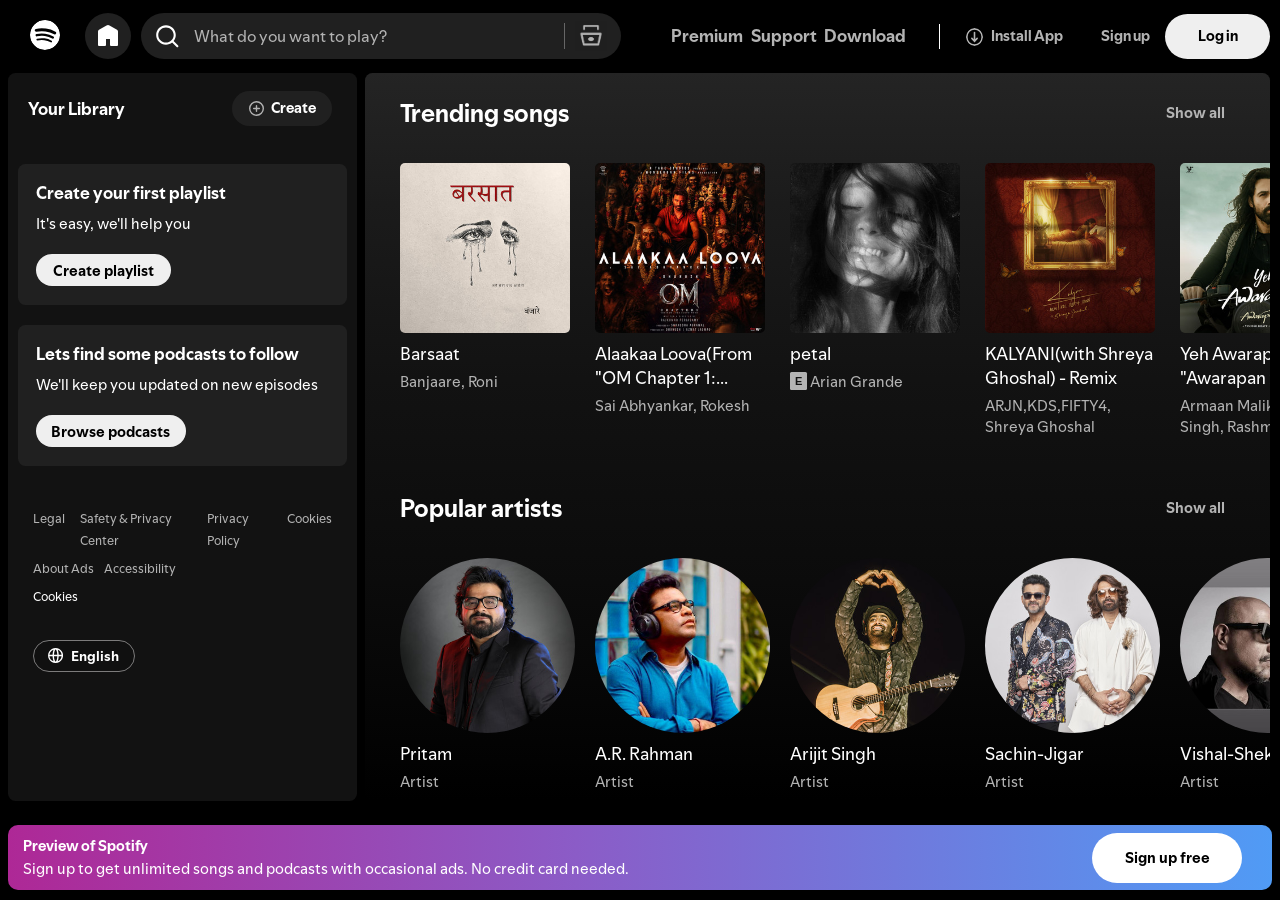
==== commit f8e6d086: "Added music player functionality" ====
--- a/index.html
+++ b/index.html
@@ -115,7 +115,8 @@
                                                        viewBox="0 0 24 24" fill="#1ED760">
                                                        <circle cx="12" cy="12" r="12" />
                                                        <path d="M9 7.5L17 12L9 16.5Z"" fill=" black" />
-                                                  </svg> </button>
+                                                  </svg> 
+                                             </button>
                                         </div>
                                         <a href="#" class="title1">Barsaat</a>
                                         <a href="#" class="title2">Banjaare, Roni</a>
@@ -130,7 +131,8 @@
                                                        viewBox="0 0 24 24" fill="#1ED760">
                                                        <circle cx="12" cy="12" r="12" />
                                                        <path d="M9 7.5L17 12L9 16.5Z"" fill=" black" />
-                                                  </svg> </button>
+                                                  </svg> 
+                                             </button>
                                         </div>
                                         <a href="#" class="title1">Alaakaa Loova(From "OM Chapter 1:...</a>
                                         <a href="#" class="title2">Sai Abhyankar, Rokesh</a>
@@ -207,7 +209,7 @@
                                                        <path d="M9 7.5L17 12L9 16.5Z"" fill=" black" />
                                                   </svg> </button>
                                         </dv>
-                                        <a href="#" class="title1">Darmiyan(From "Musafir Cafe")</a>
+                                        <a href="#" class="title1">Darmiyaan(From "Musafir Cafe")</a>
                                         <a href="#" class="title2">Rekha Bharadwaj, Raghav Kaushik, Amrita Saluja</a>
                                    </div>
                               </a>
@@ -403,7 +405,7 @@
                                                        <path d="M9 7.5L17 12L9 16.5Z"" fill=" black" />
                                                   </svg> </button>
                                         </div>
-                                        <a href="#" class="title1">Jaadu Teru Nazar</a>
+                                        <a href="#" class="title1">Jaadu Teri Nazar</a>
                                         <a href="#" class="title2">Udit Narayan</a>
                                    </div>
                               </a>
@@ -1000,6 +1002,73 @@
 
                </div>
           </div>
+          <div class="playbar">
+               <div class="partition1">
+                    <div class="image">
+                         <a href="">
+                              <img src="assets/images/rsong1.jpg" id="song" alt="">
+                         </a>
+                    </div>
+                    <div class="songname">
+                         <a href="" class="btitle1">Barsaat</a>
+                         <a href="" class="btitle2">Banjaare, Roni</a>
+                    </div>
+                    <div class="plusicon">
+                         <img src="/assets/images/plus.svg" alt="">
+                    </div>
+               </div>
+               <div class="partition2">
+                    <div class="pcontain1">
+                         <button class="shuffle cb">
+                              <img src="/assets/images/shuffle.svg" alt="">
+                         </button>
+                         <button class="prev cb">
+                              <img src="/assets/images/prev.svg" alt="">
+                         </button>
+                         <button class="pause">
+                              <img src="/assets/images/pause.svg" alt="" class="play-pc">
+                         </button>
+                         <button class="next cb">
+                              <img src="/assets/images/next.svg" alt="">
+                         </button>
+                         <button class="repeat cb">
+                              <img src="/assets/images/repeat.svg" alt="">
+                         </button>
+                    </div>
+                    <div class="pcontain2">
+                         <span class="currenttime">0:00</span>
+                         <div class="progress-bar">
+                              <div class="progressfilled"></div>
+                              <div class="progressthumb"></div>
+                         </div>
+                         <span class="duration">0:00</span>
+                    </div>
+               </div>
+               <div class="partition3">
+                    <button class="lyrics">
+                         <img src="/assets/images/lyrics.svg" alt="">
+                    </button>
+                    <button class="queue">
+                         <img src="/assets/images/queue.svg" alt="">
+                    </button>
+                    <button class="device">
+                         <img src="/assets/images/device.svg" alt="">
+                    </button>
+                    <button class="mute">
+                         <img src="/assets/images/mute.svg" alt="">
+                    </button>
+                         <div class="progress-bar bar2">
+                              <div class="progressfilled"></div>
+                              <div class="progressthumb"></div>
+                         </div>
+                    <button class="miniplayer">
+                         <img src="/assets/images/miniplayer.svg" alt="">
+                    </button>
+                    <button class="fullscreen">
+                         <img src="/assets/images/fullscreen.svg" alt="">
+                    </button>
+               </div>
+          </div>
           <div class="lastbox1">
                <div class="texts">
                     <span>Preview of Spotify</span>
@@ -1010,6 +1079,7 @@
                </div>
           </div>
      </div>
+     <script src="script.js"></script>
 </body>
 
 </html>
--- a/style.css
+++ b/style.css
@@ -729,12 +729,13 @@
 }
 
 .lastbox1 {
+     display: flex;
      margin-top: 30px;
      margin-left: 8px;
      margin-right: 8px;
      border-radius: 10px;
      height: 65px;
-     display: flex;
+     /* display: flex; */
      background: linear-gradient(90deg,
                #ae2896 0%,
                #8b5cc7 45%,
@@ -998,6 +999,185 @@
      position: relative;
 }
 
+.playbar {
+     /* display: flex; 
+     */
+     display: none;
+     margin-top: 30px;
+     margin-left: 8px;
+     margin-right: 8px;
+     border-radius: 10px;
+     height: 65px;
+     /* display: flex; */
+
+     position: relative;
+     margin-top: auto;
+     align-items: center;
+     justify-content: space-between;
+     margin-bottom: 10px;
+}
+
+.partition1 {
+     display: flex;
+     margin-left: 5px;
+     align-items: center;
+     justify-content: center;
+     gap: 15px;
+}
+
+#song {
+     width: 60px;
+     height: 60px;
+     border-radius: 5px;
+}
+
+.btitle1 {
+     text-decoration: none;
+     font-family: "Spotify Mix" !important;
+     font-size: 14px;
+     color: white;
+     font-weight: 400;
+     box-sizing: border-box;
+}
+
+.btitle2 {
+     align-items: center;
+     gap: 7.5px;
+     display: flex;
+     text-decoration: none;
+     font-size: 12px;
+     color: #b3b3b3;
+     font-family: "Spotify Mix" !important;
+     overflow-wrap: break-word;
+
+}
+
+.plusicon {
+     width: 15px;
+     height: 15px;
+}
+
+.btitle1:hover {
+     text-decoration: underline;
+}
+
+.btitle2 {
+     display: flex;
+     gap: 3px;
+}
+
+.btitle2:hover {
+     text-decoration: underline;
+}
+.partition2{
+     margin-left: 25%;
+     align-items: center;
+     position: fixed;
+     justify-content: center;
+}
+.pcontain1 {
+     display: flex;
+     gap: 15px;
+     align-items: center;
+     margin-left: 300px;
+     margin-bottom: 5px;
+}
+
+.pcontain1 button {
+     width: 35px;
+     height: 35px;
+     border: none;
+     border-radius: 50px;
+     align-items: center;
+     cursor: pointer;
+}
+
+.pcontain1 button img {
+     margin-top: 3px;
+     width: 15px;
+     height: 15px;
+}
+
+.pcontain1 .cb {
+     background-color: black;
+}
+
+.pcontain2 {
+     display: flex;
+     gap: 5px;
+     align-items: center;
+     width: 600px;
+     margin-left: 120px;
+}
+
+.progress-bar {
+     position: relative;
+     flex: 1;
+     height: 4px;
+     background: #4d4d4d;
+     border-radius: 10px;
+     cursor: pointer;
+}
+.progressfilled{
+     position: absolute;
+     left: 0; 
+     top: 0;
+     width: 0%;
+     height: 100%;
+     background: white;
+     border-radius: 10px;
+}
+.progressthumb {
+    position: absolute;
+    left: 0%;
+    top: 50%;
+    width: 10px;
+    height: 10px;
+    background: white;
+    border-radius: 50%;
+    transform: translate(-50%, -50%);
+}
+.partition3{
+     display: flex;
+     gap: 2px;
+     width: 20%;
+     align-items: center;
+     
+}
+.partition3 button{
+     background-color: black;
+     width: 35px;
+     height: 35px;
+     border: none;
+     border-radius: 50px;
+     align-items: center;
+     cursor: pointer;
+
+}
+.partition3 button img {
+     margin-top: 3px;
+     width: 15px;
+     height: 15px;
+}
+.bar2{
+     width: 100%;
+}
+
+.duration{
+     diplay:flex;
+     font-family: "Spotify Mix" !important;
+     font-size: 12px;
+     color: #b3b3b3;
+}
+.currenttime{
+     display: flex;
+     font-family: "Spotify Mix" !important;
+     font-size: 12px;
+     color: #b3b3b3;
+     margin-right: 5px;
+}
+
+
 /* ---------- Large tablets / small laptops ---------- */
 @media (max-width: 1200px) {
      .box1 {
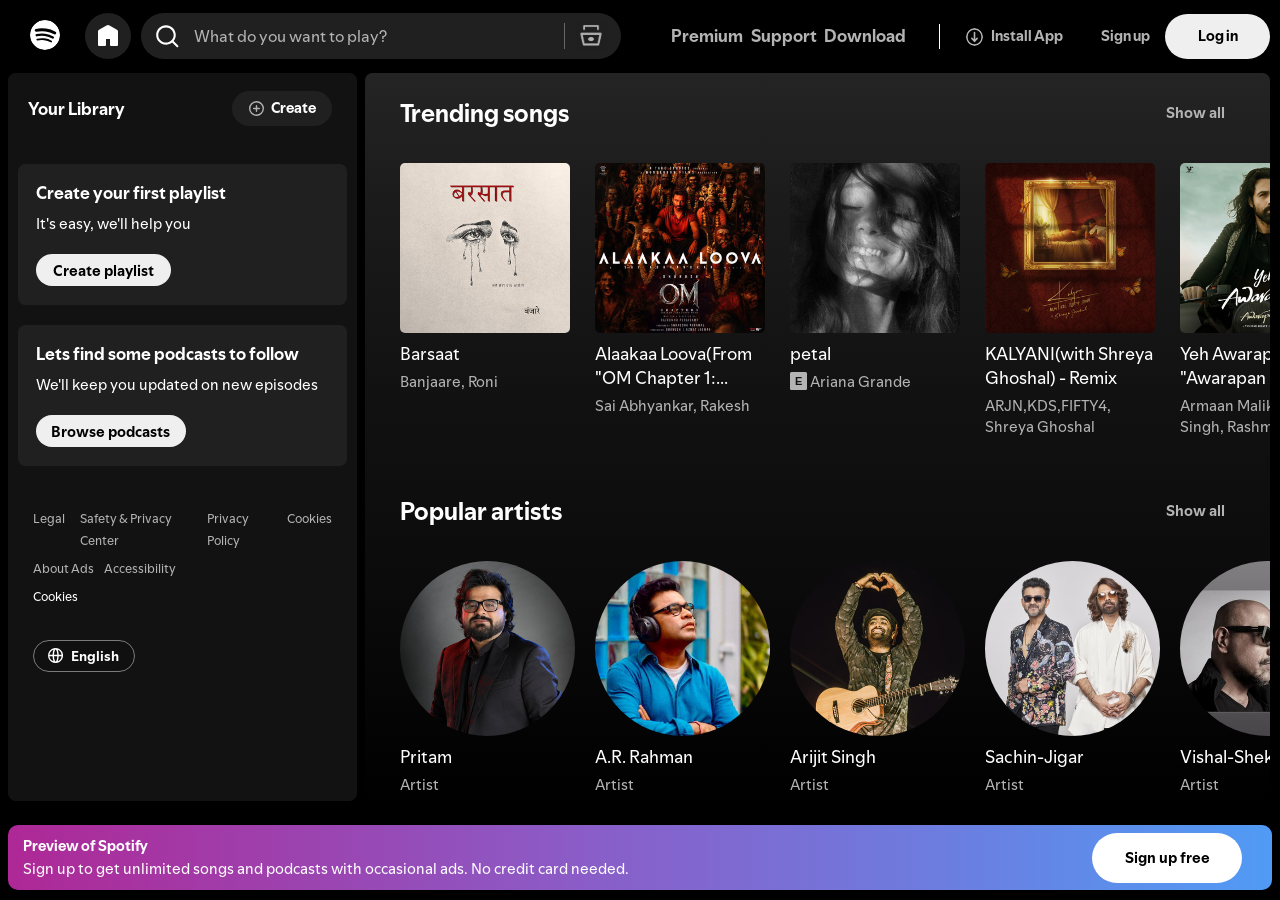
==== commit 095aaf1d: "Enhanced music player functionality" ====
--- a/index.html
+++ b/index.html
@@ -86,7 +86,7 @@
 
                          </ul>
                          <ul class="about2">
-                              
+
                               <li><a href="#">About Ads</a></li>
                               <li><a href="#">Accessibility</a></li>
                          </ul>
@@ -115,7 +115,7 @@
                                                        viewBox="0 0 24 24" fill="#1ED760">
                                                        <circle cx="12" cy="12" r="12" />
                                                        <path d="M9 7.5L17 12L9 16.5Z"" fill=" black" />
-                                                  </svg> 
+                                                  </svg>
                                              </button>
                                         </div>
                                         <a href="#" class="title1">Barsaat</a>
@@ -131,11 +131,11 @@
                                                        viewBox="0 0 24 24" fill="#1ED760">
                                                        <circle cx="12" cy="12" r="12" />
                                                        <path d="M9 7.5L17 12L9 16.5Z"" fill=" black" />
-                                                  </svg> 
+                                                  </svg>
                                              </button>
                                         </div>
                                         <a href="#" class="title1">Alaakaa Loova(From "OM Chapter 1:...</a>
-                                        <a href="#" class="title2">Sai Abhyankar, Rokesh</a>
+                                        <a href="#" class="title2">Sai Abhyankar, Rakesh</a>
                                    </div>
                               </a>
                               <a href="#">
@@ -150,7 +150,7 @@
                                                   </svg> </button>
                                         </div>
                                         <a href="#" class="title1">petal</a>
-                                        <a href="#" class="title2"><span class="explicit">E</span>Arian Grande</a>
+                                        <a href="#" class="title2"><span class="explicit">E</span>Ariana Grande</a>
                                    </div>
                               </a>
                               <a href="#">
@@ -255,8 +255,8 @@
                                                        <path d="M9 7.5L17 12L9 16.5Z"" fill=" black" />
                                                   </svg> </button>
                                         </div>
-                                        <a href="#" class="title1">Asalayavale (From "Khalifa")</a>
-                                        <a href="#" class="title2">Jakes Bejoy, Sid Sriram, Mohammed Maqbool...</a>
+                                        <a href="#" class="title1">Varoon Forever - From "Mirzapur The Movie" </a>
+                                        <a href="#" class="title2">Anand Bhaskar, Romy, Shreya Ghoshal, Ginny...</a>
                                    </div>
                               </a>
                               <a href="#">
@@ -1020,7 +1020,7 @@
                <div class="partition2">
                     <div class="pcontain1">
                          <button class="shuffle cb">
-                              <img src="/assets/images/shuffle.svg" alt="">
+                              <img src="/assets/images/shuffle.svg" alt="" class="shuffleimg">
                          </button>
                          <button class="prev cb">
                               <img src="/assets/images/prev.svg" alt="">
@@ -1055,12 +1055,12 @@
                          <img src="/assets/images/device.svg" alt="">
                     </button>
                     <button class="mute">
-                         <img src="/assets/images/mute.svg" alt="">
+                         <img src="/assets/images/mute.svg" alt="" class="volume">
                     </button>
-                         <div class="progress-bar bar2">
-                              <div class="progressfilled"></div>
-                              <div class="progressthumb"></div>
-                         </div>
+                    <div class="progress-bar bar2">
+                         <div class="progressfilled"></div>
+                         <div class="progressthumb"></div>
+                    </div>
                     <button class="miniplayer">
                          <img src="/assets/images/miniplayer.svg" alt="">
                     </button>
--- a/style.css
+++ b/style.css
@@ -1069,12 +1069,14 @@
 .btitle2:hover {
      text-decoration: underline;
 }
-.partition2{
+
+.partition2 {
      margin-left: 25%;
      align-items: center;
      position: fixed;
      justify-content: center;
 }
+
 .pcontain1 {
      display: flex;
      gap: 15px;
@@ -1118,33 +1120,46 @@
      border-radius: 10px;
      cursor: pointer;
 }
-.progressfilled{
+
+.progressfilled {
      position: absolute;
-     left: 0; 
+     left: 0;
      top: 0;
      width: 0%;
      height: 100%;
      background: white;
      border-radius: 10px;
 }
+
+.progress-bar:hover .progressfilled {
+     background-color: #1ED760;
+}
+
+.progress-bar:hover .progressthumb {
+     display: flex;
+}
+
 .progressthumb {
-    position: absolute;
-    left: 0%;
-    top: 50%;
-    width: 10px;
-    height: 10px;
-    background: white;
-    border-radius: 50%;
-    transform: translate(-50%, -50%);
-}
-.partition3{
+     display: none;
+     position: absolute;
+     left: 0%;
+     top: 50%;
+     width: 10px;
+     height: 10px;
+     background: white;
+     border-radius: 50%;
+     transform: translate(-50%, -50%);
+}
+
+.partition3 {
      display: flex;
      gap: 2px;
      width: 20%;
      align-items: center;
-     
-}
-.partition3 button{
+
+}
+
+.partition3 button {
      background-color: black;
      width: 35px;
      height: 35px;
@@ -1154,27 +1169,31 @@
      cursor: pointer;
 
 }
+
 .partition3 button img {
      margin-top: 3px;
      width: 15px;
      height: 15px;
 }
-.bar2{
+
+.bar2 {
      width: 100%;
 }
 
-.duration{
-     diplay:flex;
+.duration {
+     diplay: flex;
      font-family: "Spotify Mix" !important;
      font-size: 12px;
      color: #b3b3b3;
-}
-.currenttime{
+     margin-left: 5px;
+}
+
+.currenttime {
      display: flex;
      font-family: "Spotify Mix" !important;
      font-size: 12px;
      color: #b3b3b3;
-     margin-right: 5px;
+     margin-right: 8px;
 }
 
 
